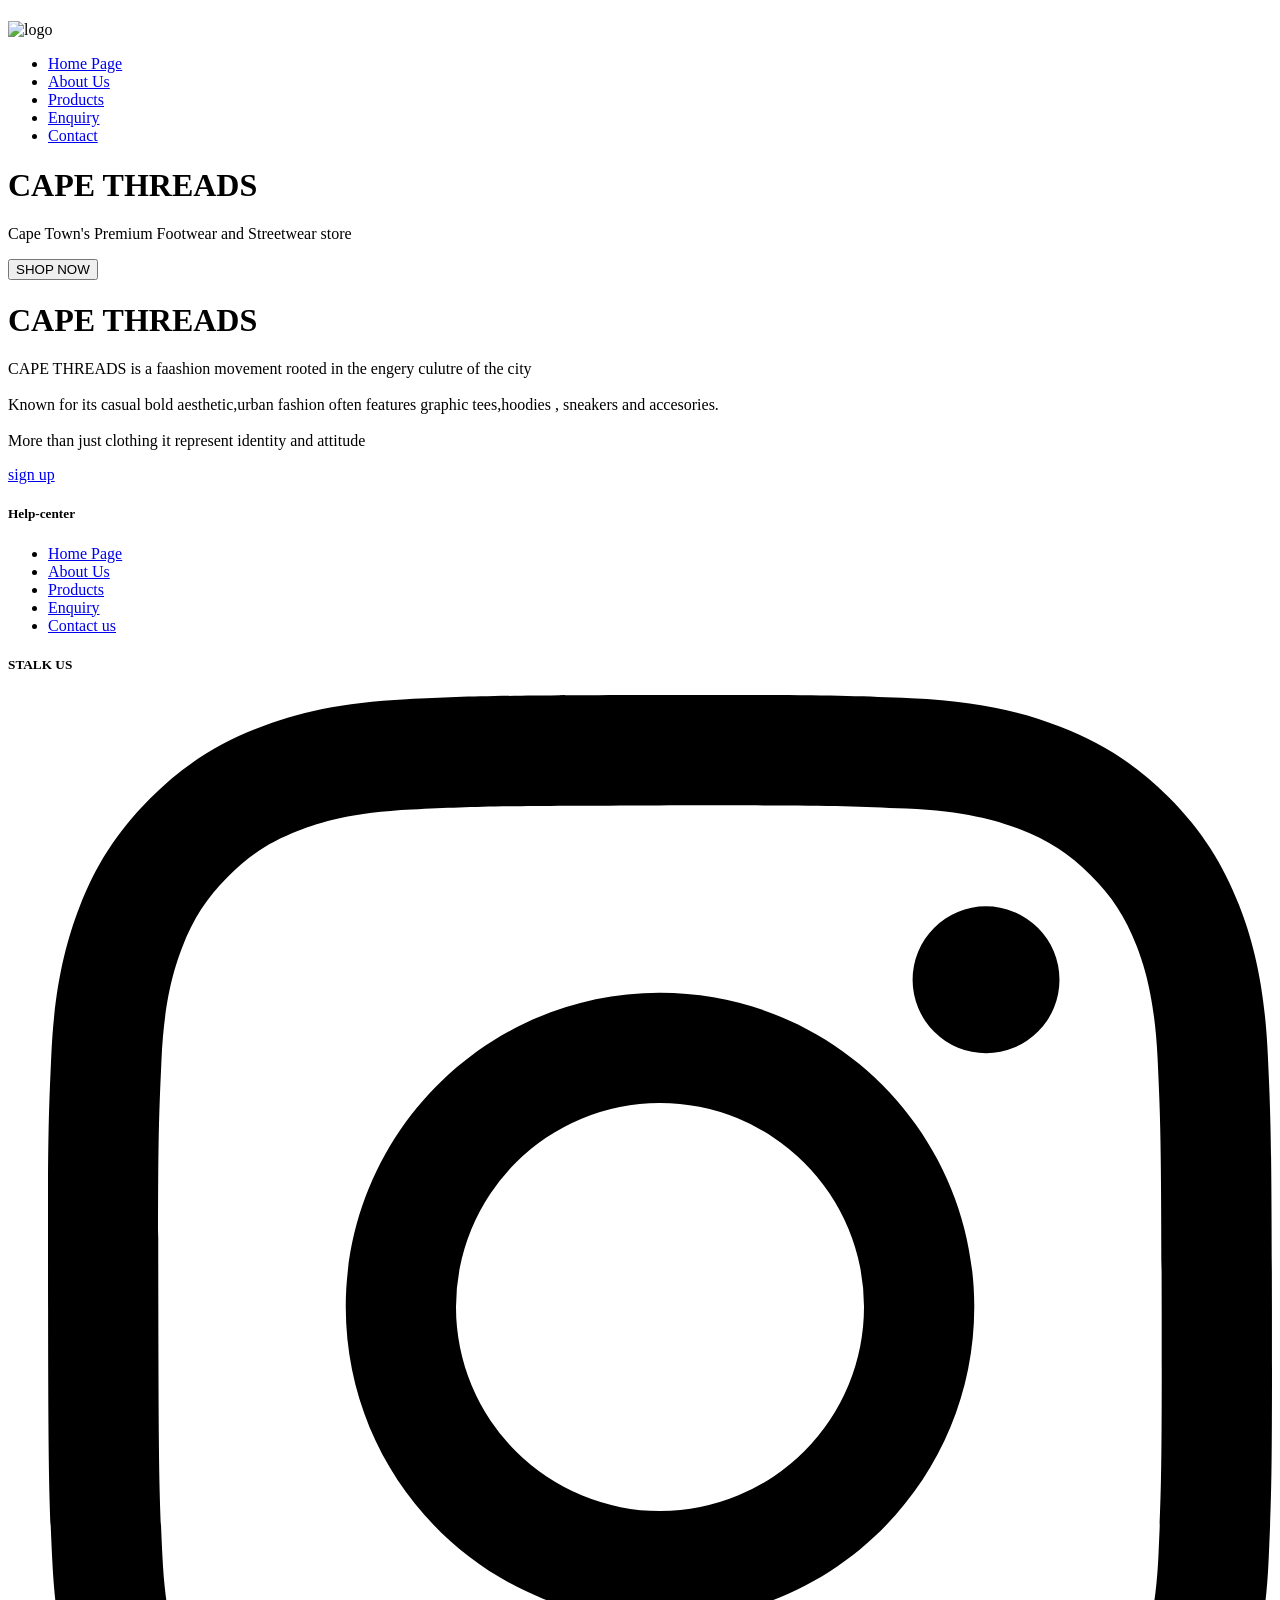
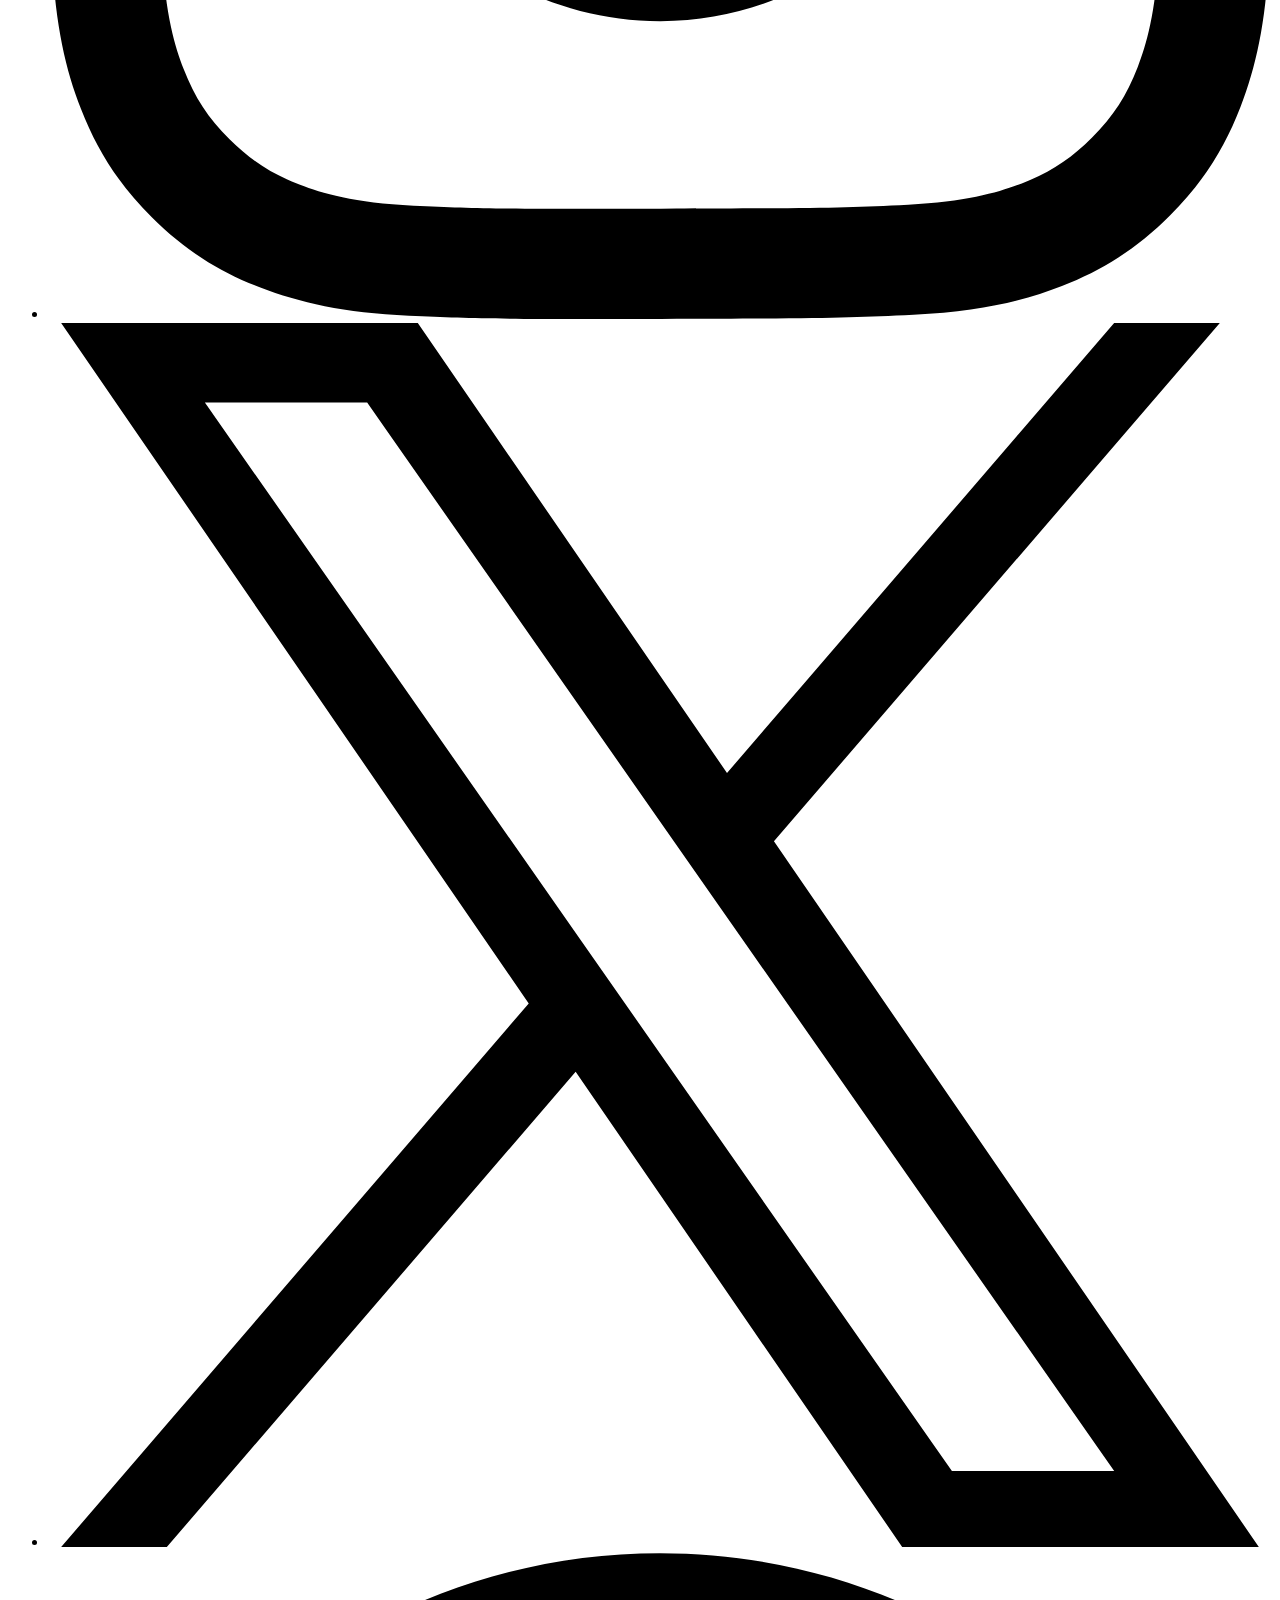
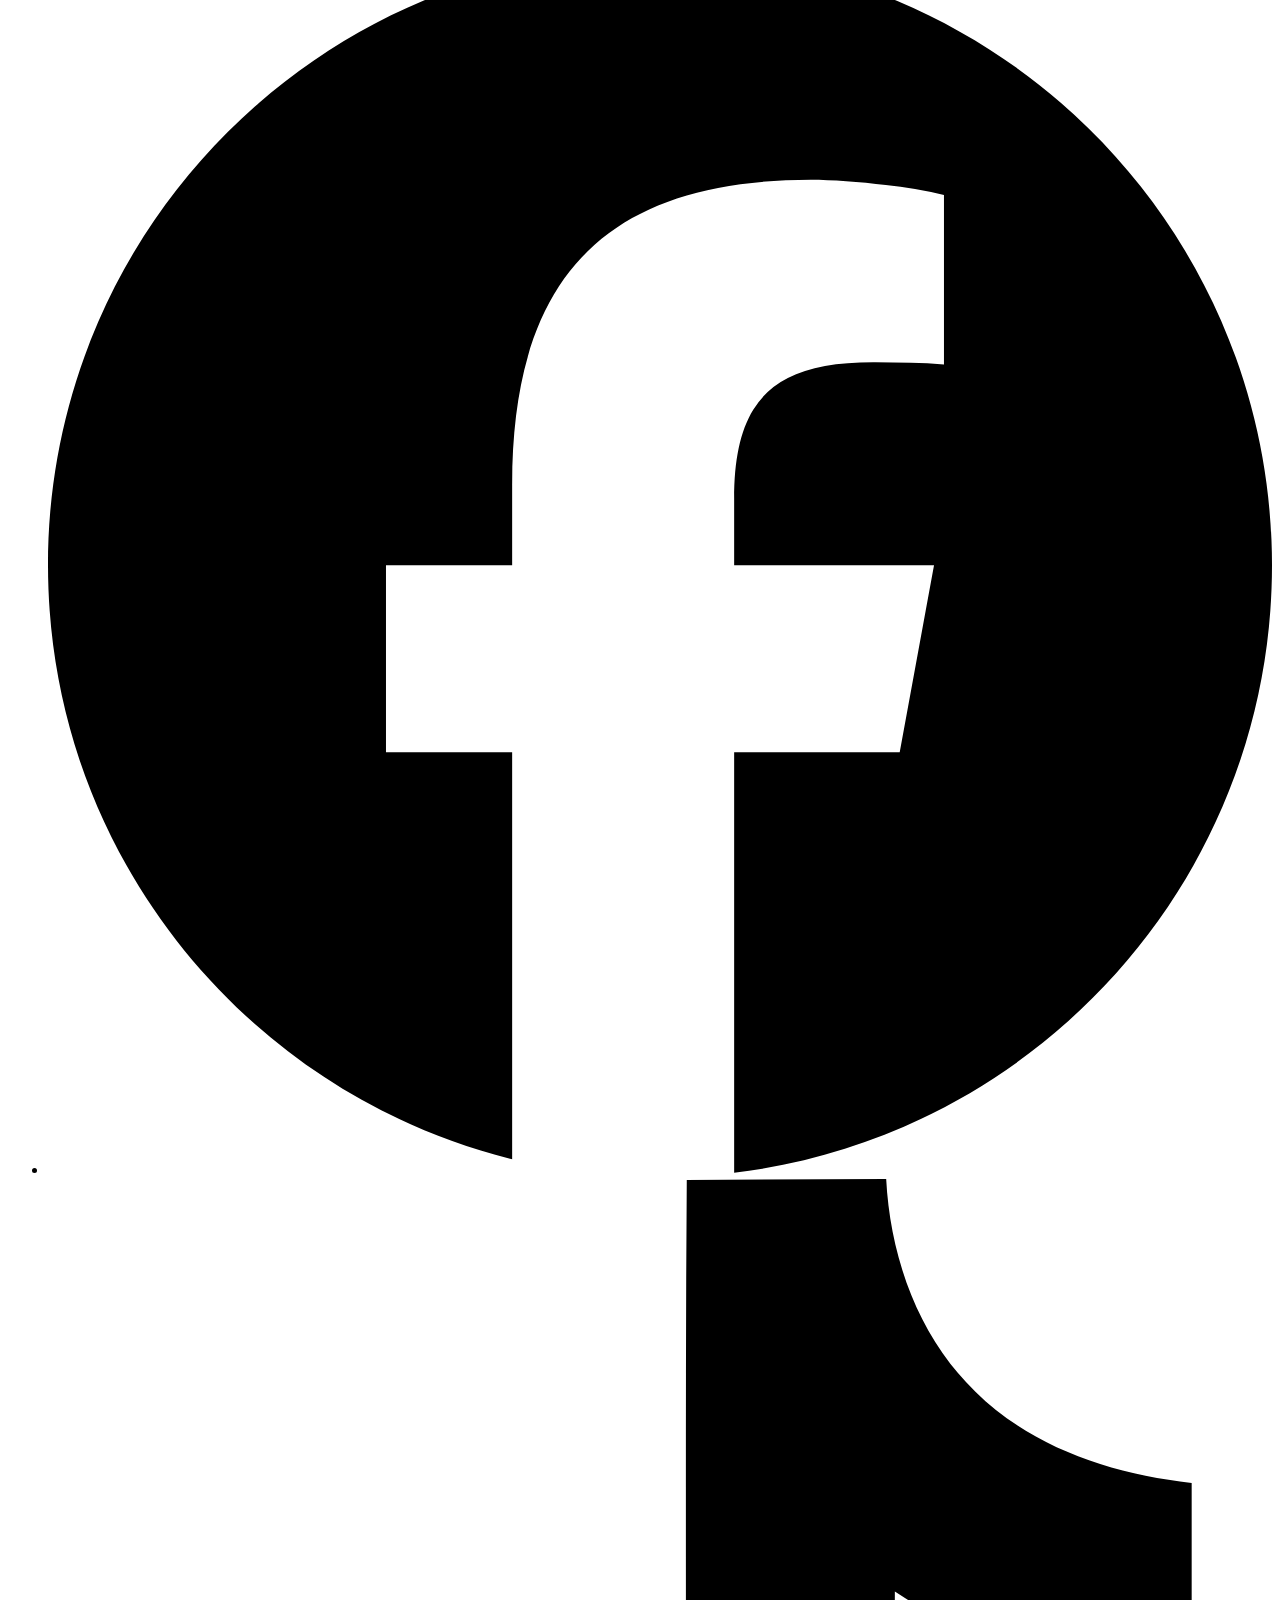
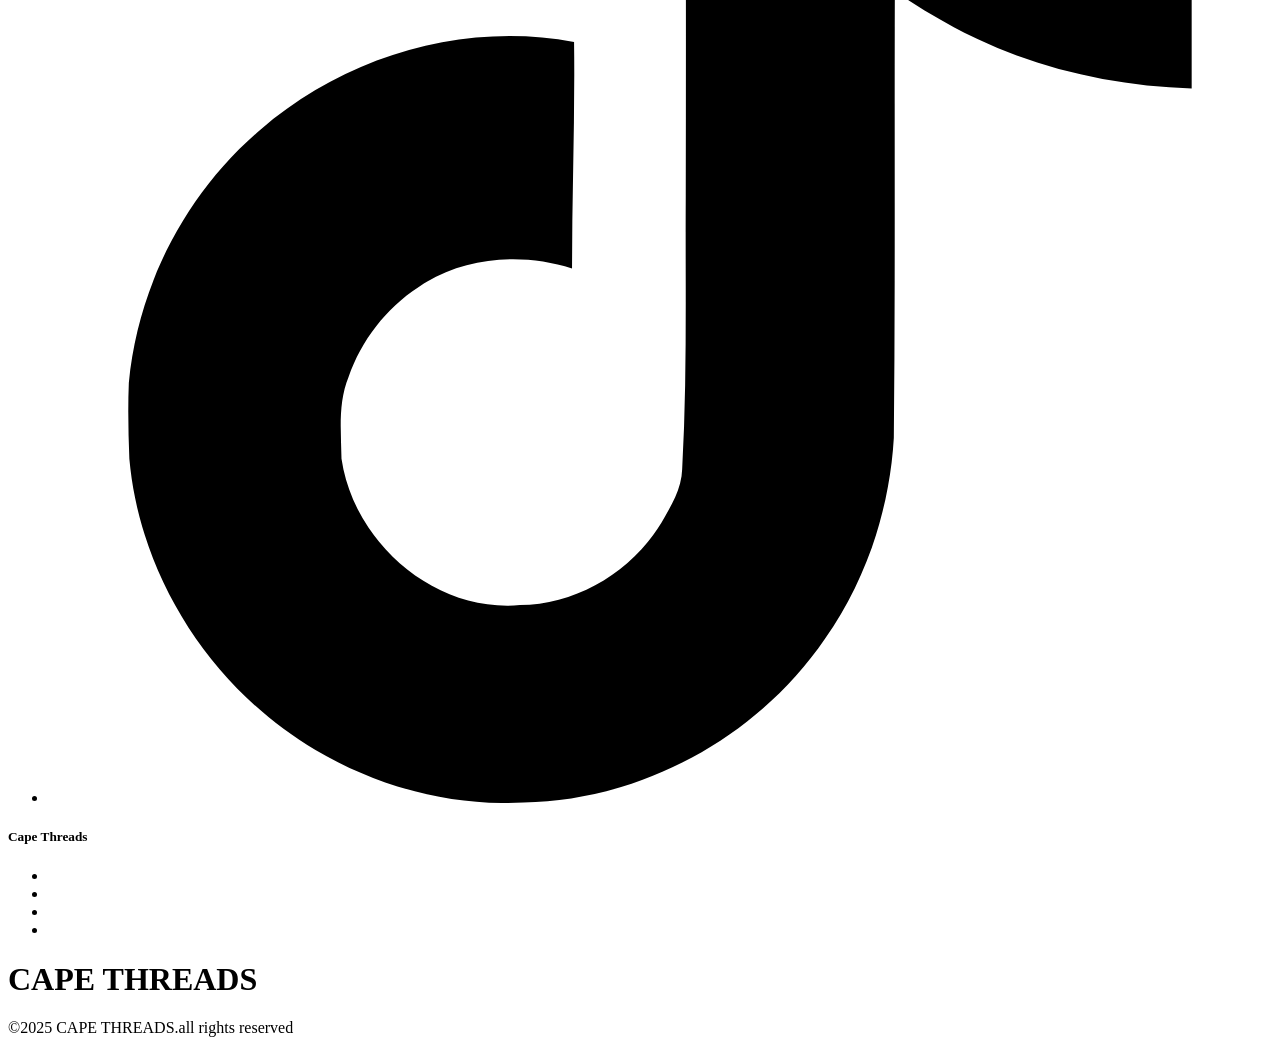
==== index.html @ 5021481e "<main>" ====
<!DOCTYPE html>
<html lang="en">
<head>
    <meta charset="UTF-8">
    <meta name="viewport" content="width=device-width, initial-scale=1.0">
    <title>Part 1</title>
    <link rel="stylesheet" href="style.css">
</head>
<body>
<!--Header-->
    <header>
        <h1></h1>
        <!--Nav-->
     <nav id="nav bar">
        <div id="logo">
            <img src="Images/logo.jpg" alt="logo">
        </div>
            <ul>
                <li><a href="index.html">Home Page</a></li>
                <li><a href="Aboutus.html">About Us</a></li>
                <li><a href="Products.html">Products</a></li>
                <li><a href="Enquiry.html">Enquiry</a></li>
                <li><a href="contactus.html">Contact</a></li>
            </ul>
        </nav>
    </header>
<!--Main-->
    <main>
        <!--hero image -->
        <div id="hero-image">
            <h1>CAPE THREADS</h1>
            <p>Cape Town's Premium Footwear and Streetwear store </p>
            <button>SHOP NOW </button>
        </div>
        <!--brief introduction-->
        <div id="brief-introduction">
            <h1>CAPE THREADS</h1>
            <p>CAPE THREADS is a faashion movement rooted in the engery culutre of the city <br>
            <br>Known for its casual bold aesthetic,urban fashion often features graphic tees,hoodies , sneakers and accesories.<br>
            <br>More than just clothing it represent identity and attitude</p>
        </div>
        <!--call to action-->
        <a href="/signup" class="cta-button">sign up </a>

        
    </main>
<!--Footer-->
     <footer>
        <!--Help Center-->
        <h5>Help-center</h5>
        <div id="Help-center">
            <ul>
                <li><a href="index.html">Home Page</a></li>
                <li><a href="Aboutus.html">About Us</a></li>
                <li><a href="Products.html">Products</a></li>
                <li><a href="Enquiry.html">Enquiry</a></li>
                <li><a href="contactus.html">Contact us</a></li>
            </ul>
        </div>

        <!--Social-container-->
        <h5>STALK US</h5>
        <div id="social-conatainer">
            <ul>
            <li><a href="#"><svg role="img" viewBox="0 0 24 24" xmlns="http://www.w3.org/2000/svg"><title>Instagram</title><path d="M7.0301.084c-1.2768.0602-2.1487.264-2.911.5634-.7888.3075-1.4575.72-2.1228 1.3877-.6652.6677-1.075 1.3368-1.3802 2.127-.2954.7638-.4956 1.6365-.552 2.914-.0564 1.2775-.0689 1.6882-.0626 4.947.0062 3.2586.0206 3.6671.0825 4.9473.061 1.2765.264 2.1482.5635 2.9107.308.7889.72 1.4573 1.388 2.1228.6679.6655 1.3365 1.0743 2.1285 1.38.7632.295 1.6361.4961 2.9134.552 1.2773.056 1.6884.069 4.9462.0627 3.2578-.0062 3.668-.0207 4.9478-.0814 1.28-.0607 2.147-.2652 2.9098-.5633.7889-.3086 1.4578-.72 2.1228-1.3881.665-.6682 1.0745-1.3378 1.3795-2.1284.2957-.7632.4966-1.636.552-2.9124.056-1.2809.0692-1.6898.063-4.948-.0063-3.2583-.021-3.6668-.0817-4.9465-.0607-1.2797-.264-2.1487-.5633-2.9117-.3084-.7889-.72-1.4568-1.3876-2.1228C21.2982 1.33 20.628.9208 19.8378.6165 19.074.321 18.2017.1197 16.9244.0645 15.6471.0093 15.236-.005 11.977.0014 8.718.0076 8.31.0215 7.0301.0839m.1402 21.6932c-1.17-.0509-1.8053-.2453-2.2287-.408-.5606-.216-.96-.4771-1.3819-.895-.422-.4178-.6811-.8186-.9-1.378-.1644-.4234-.3624-1.058-.4171-2.228-.0595-1.2645-.072-1.6442-.079-4.848-.007-3.2037.0053-3.583.0607-4.848.05-1.169.2456-1.805.408-2.2282.216-.5613.4762-.96.895-1.3816.4188-.4217.8184-.6814 1.3783-.9003.423-.1651 1.0575-.3614 2.227-.4171 1.2655-.06 1.6447-.072 4.848-.079 3.2033-.007 3.5835.005 4.8495.0608 1.169.0508 1.8053.2445 2.228.408.5608.216.96.4754 1.3816.895.4217.4194.6816.8176.9005 1.3787.1653.4217.3617 1.056.4169 2.2263.0602 1.2655.0739 1.645.0796 4.848.0058 3.203-.0055 3.5834-.061 4.848-.051 1.17-.245 1.8055-.408 2.2294-.216.5604-.4763.96-.8954 1.3814-.419.4215-.8181.6811-1.3783.9-.4224.1649-1.0577.3617-2.2262.4174-1.2656.0595-1.6448.072-4.8493.079-3.2045.007-3.5825-.006-4.848-.0608M16.953 5.5864A1.44 1.44 0 1 0 18.39 4.144a1.44 1.44 0 0 0-1.437 1.4424M5.8385 12.012c.0067 3.4032 2.7706 6.1557 6.173 6.1493 3.4026-.0065 6.157-2.7701 6.1506-6.1733-.0065-3.4032-2.771-6.1565-6.174-6.1498-3.403.0067-6.156 2.771-6.1496 6.1738M8 12.0077a4 4 0 1 1 4.008 3.9921A3.9996 3.9996 0 0 1 8 12.0077"/></svg></a></li>
            <li><a href="#"><svg role="img" viewBox="0 0 24 24" xmlns="http://www.w3.org/2000/svg"><title>X</title><path d="M14.234 10.162 22.977 0h-2.072l-7.591 8.824L7.251 0H.258l9.168 13.343L.258 24H2.33l8.016-9.318L16.749 24h6.993zm-2.837 3.299-.929-1.329L3.076 1.56h3.182l5.965 8.532.929 1.329 7.754 11.09h-3.182z"/></svg></a></li>
            <li><a href="#"><svg role="img" viewBox="0 0 24 24" xmlns="http://www.w3.org/2000/svg"><title>Facebook</title><path d="M9.101 23.691v-7.98H6.627v-3.667h2.474v-1.58c0-4.085 1.848-5.978 5.858-5.978.401 0 .955.042 1.468.103a8.68 8.68 0 0 1 1.141.195v3.325a8.623 8.623 0 0 0-.653-.036 26.805 26.805 0 0 0-.733-.009c-.707 0-1.259.096-1.675.309a1.686 1.686 0 0 0-.679.622c-.258.42-.374.995-.374 1.752v1.297h3.919l-.386 2.103-.287 1.564h-3.246v8.245C19.396 23.238 24 18.179 24 12.044c0-6.627-5.373-12-12-12s-12 5.373-12 12c0 5.628 3.874 10.35 9.101 11.647Z"/></svg></a></li>
            <li><a href="#"><svg role="img" viewBox="0 0 24 24" xmlns="http://www.w3.org/2000/svg"><title>TikTok</title><path d="M12.525.02c1.31-.02 2.61-.01 3.91-.02.08 1.53.63 3.09 1.75 4.17 1.12 1.11 2.7 1.62 4.24 1.79v4.03c-1.44-.05-2.89-.35-4.2-.97-.57-.26-1.1-.59-1.62-.93-.01 2.92.01 5.84-.02 8.75-.08 1.4-.54 2.79-1.35 3.94-1.31 1.92-3.58 3.17-5.91 3.21-1.43.08-2.86-.31-4.08-1.03-2.02-1.19-3.44-3.37-3.65-5.71-.02-.5-.03-1-.01-1.49.18-1.9 1.12-3.72 2.58-4.96 1.66-1.44 3.98-2.13 6.15-1.72.02 1.48-.04 2.96-.04 4.44-.99-.32-2.15-.23-3.02.37-.63.41-1.11 1.04-1.36 1.75-.21.51-.15 1.07-.14 1.61.24 1.64 1.82 3.02 3.5 2.87 1.12-.01 2.19-.66 2.77-1.61.19-.33.4-.67.41-1.06.1-1.79.06-3.57.07-5.36.01-4.03-.01-8.05.02-12.07z"/></svg></a></li>
            </ul>
        </div>

        <!--CAPE THREADS-->
        <h5>Cape Threads</h5>
        <div id="social-conatainer">
            <ul>
            <li><a href=""></a></li>
            <li><a href="#"></a></li>
            <li><a href="#"></a></li>
            <li><a href="#"></a></li>
            </ul>
        </div>
        
        <h1>CAPE THREADS</h1>
        <p>&copy;2025 CAPE THREADS.all rights reserved</p>
        
     </footer>
</body>
</html>
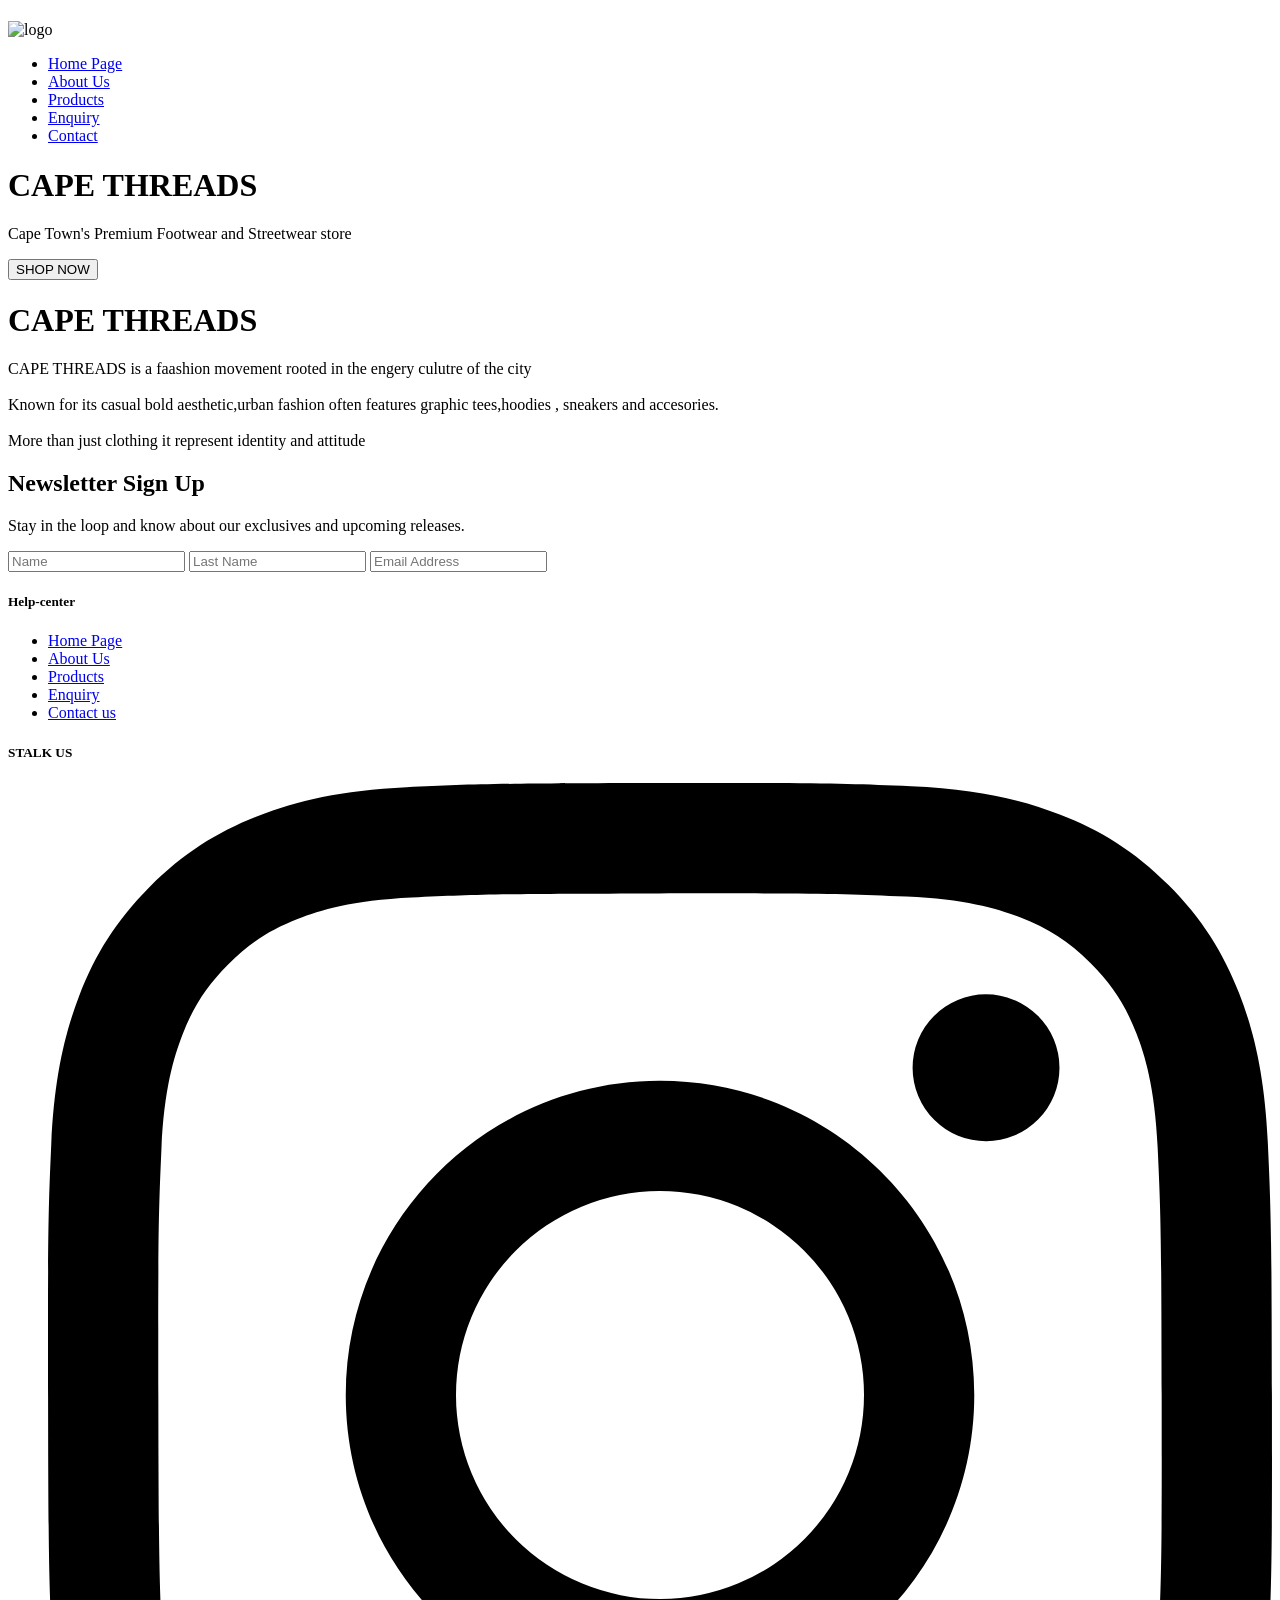
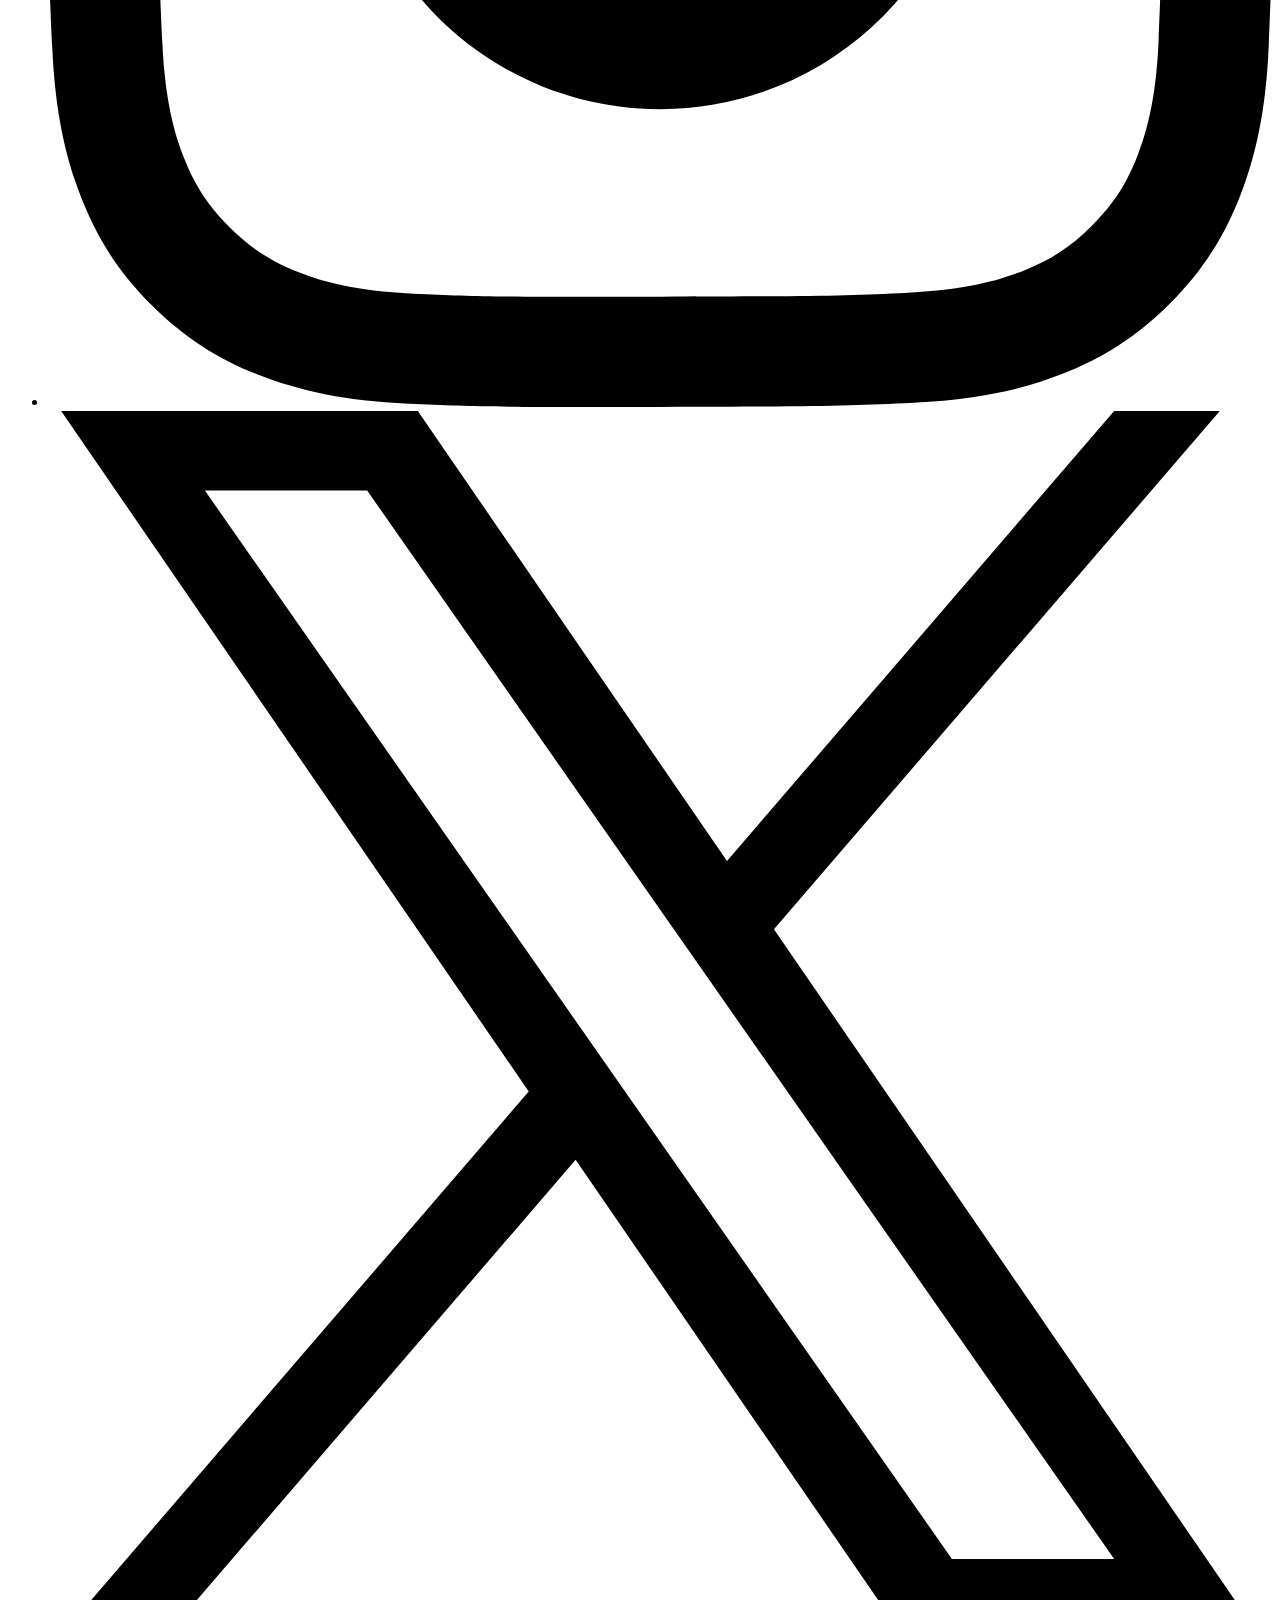
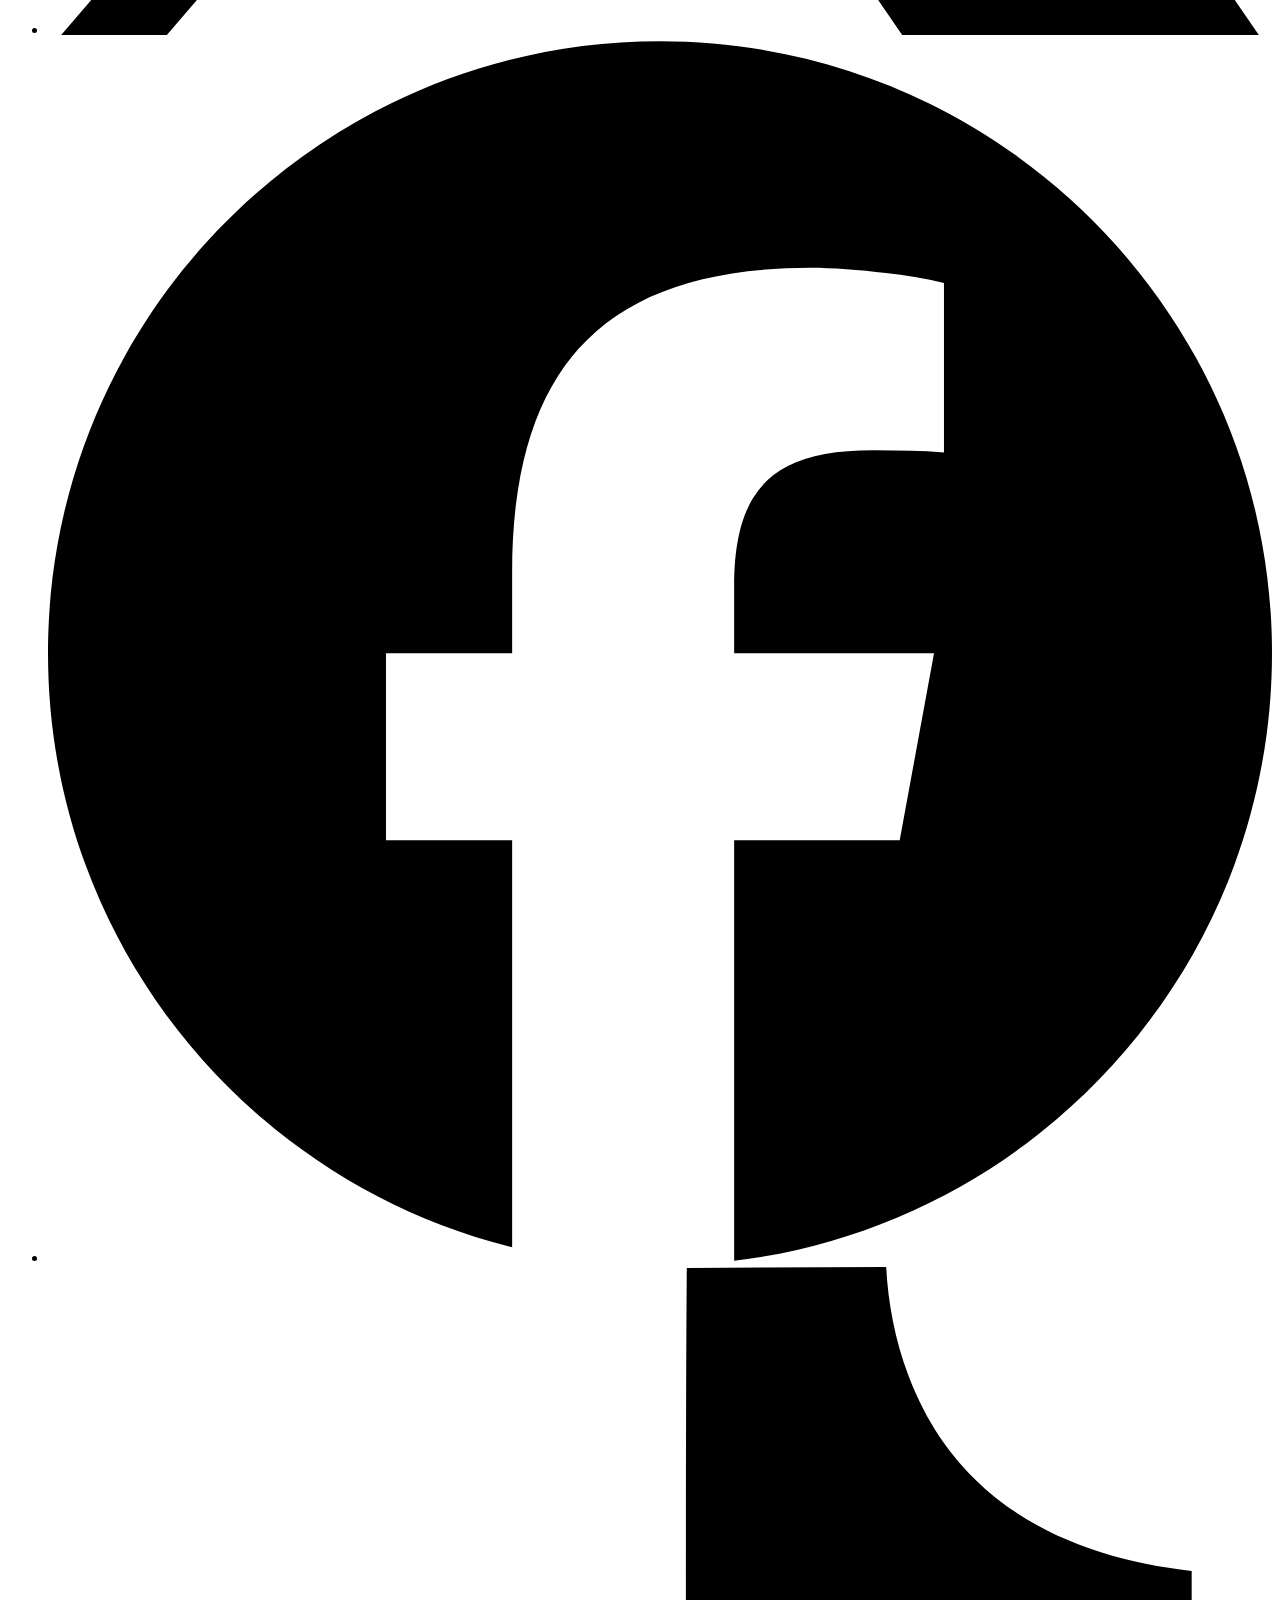
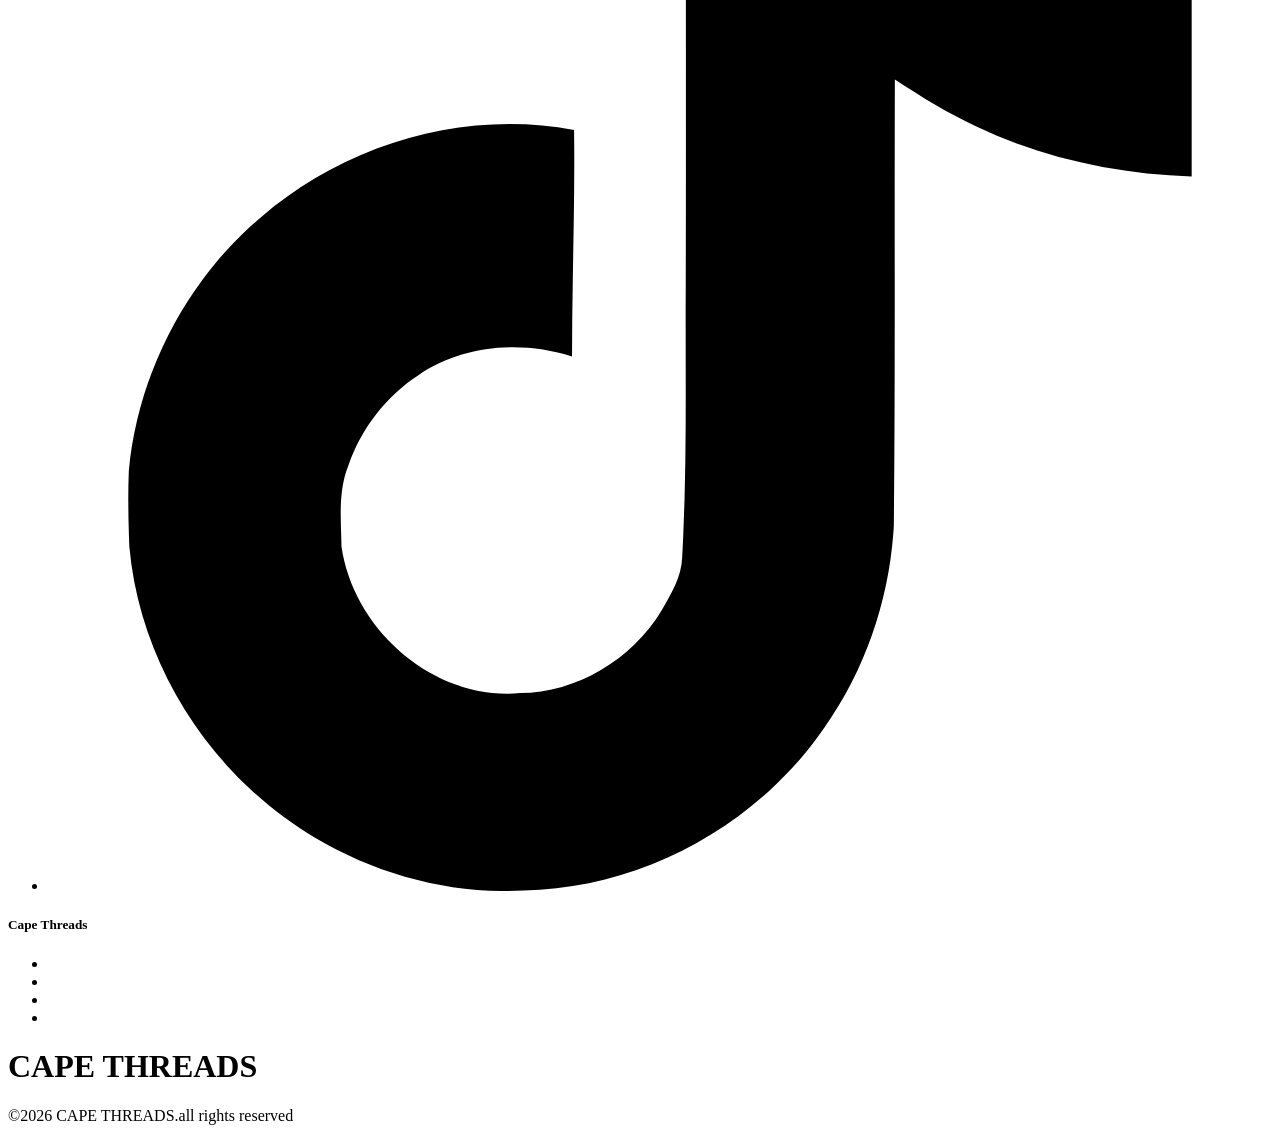
==== commit c944ca17: "add Home page" ====
--- a/index.html
+++ b/index.html
@@ -3,7 +3,7 @@
 <head>
     <meta charset="UTF-8">
     <meta name="viewport" content="width=device-width, initial-scale=1.0">
-    <title>Part 1</title>
+    <title>Home Page</title>
     <link rel="stylesheet" href="style.css">
 </head>
 <body>
@@ -39,13 +39,25 @@
             <br>Known for its casual bold aesthetic,urban fashion often features graphic tees,hoodies , sneakers and accesories.<br>
             <br>More than just clothing it represent identity and attitude</p>
         </div>
-        <!--call to action-->
-        <a href="/signup" class="cta-button">sign up </a>
+        
 
         
     </main>
 <!--Footer-->
      <footer>
+        <!--call to action-->
+        <form id="action_page.php">
+            <div class="container">
+                <h2>Newsletter Sign Up</h2>
+                <p>Stay in the loop and know about our exclusives and upcoming releases.</p>
+            </div>
+            <div id="conatainer" >
+                <input type="text" placeholder="Name" name="name" required>
+                <input type="text" placeholder="Last Name" name="last name" required>
+                <input type="text" placeholder="Email Address" name="mail" required>
+            </div>
+        </form>
+        
         <!--Help Center-->
         <h5>Help-center</h5>
         <div id="Help-center">
@@ -81,7 +93,7 @@
         </div>
         
         <h1>CAPE THREADS</h1>
-        <p>&copy;2025 CAPE THREADS.all rights reserved</p>
+        <p>&copy;2026 CAPE THREADS.all rights reserved</p>
         
      </footer>
 </body>
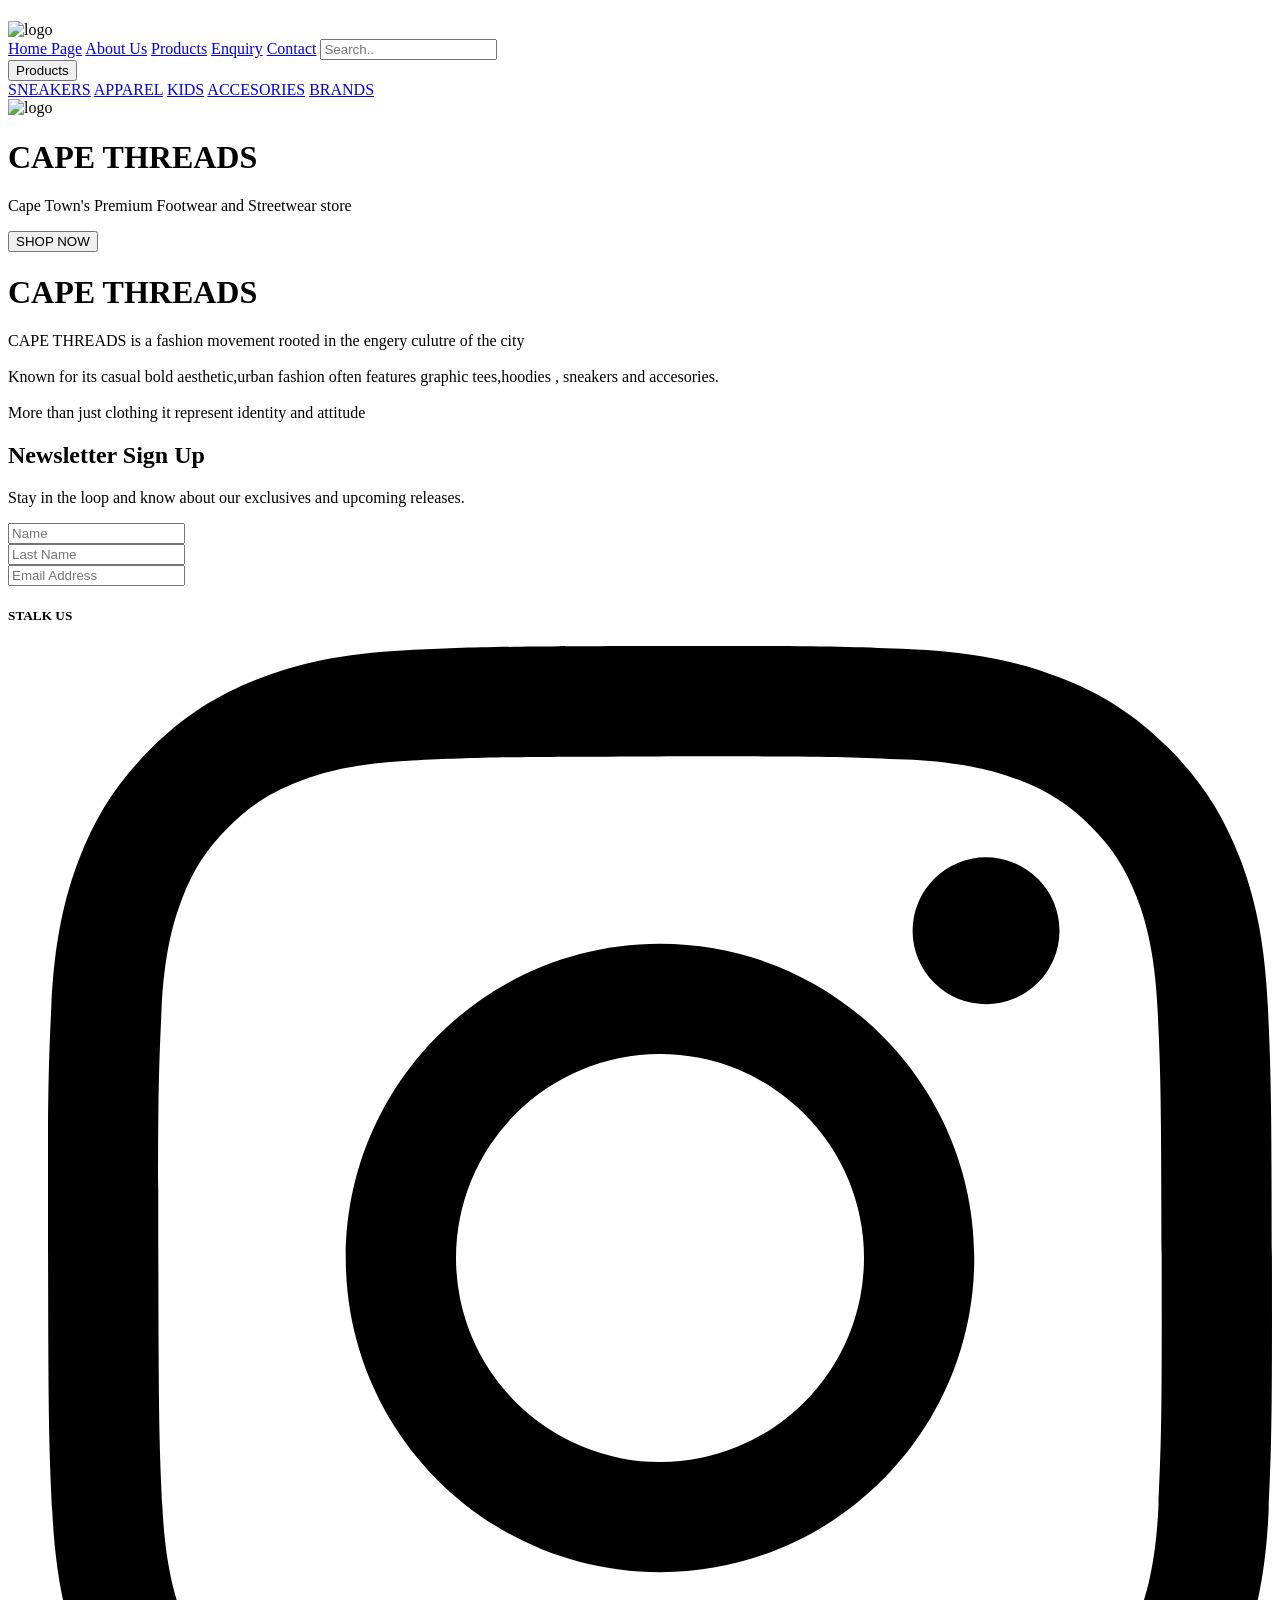
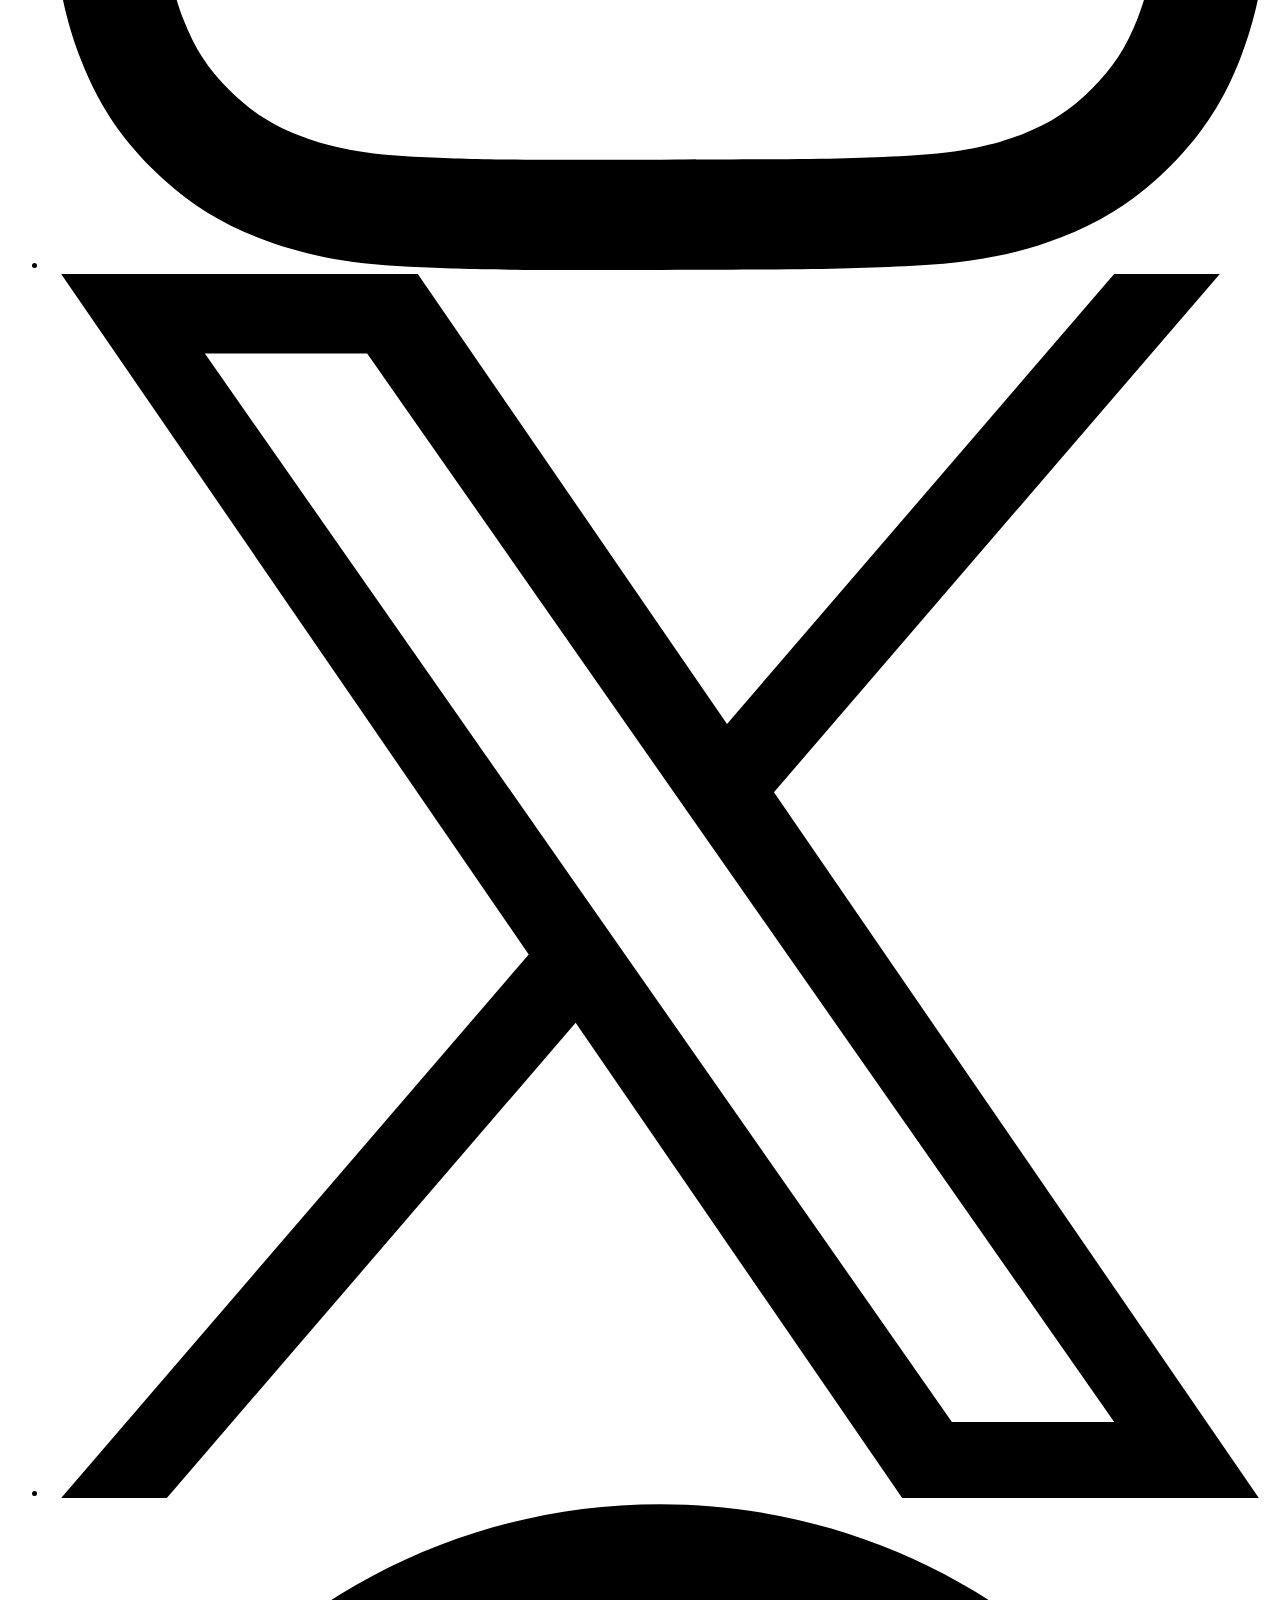
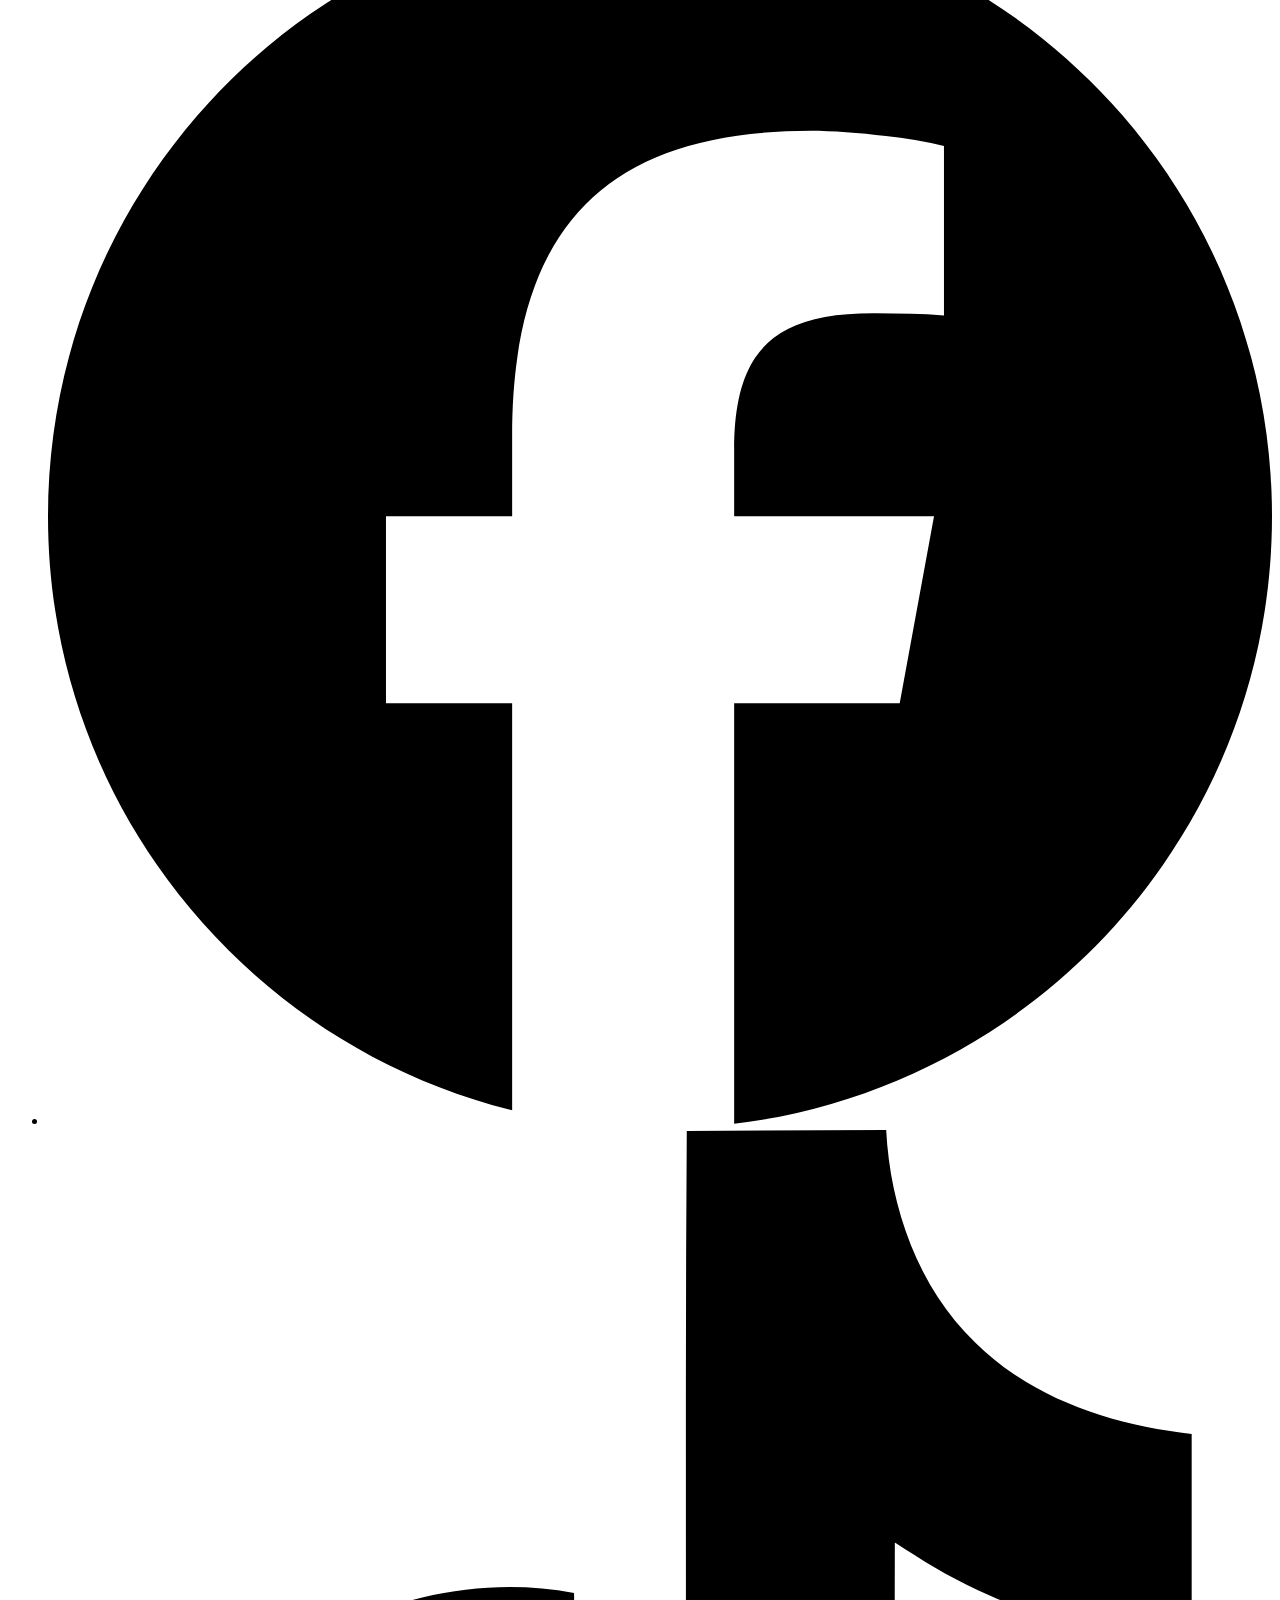
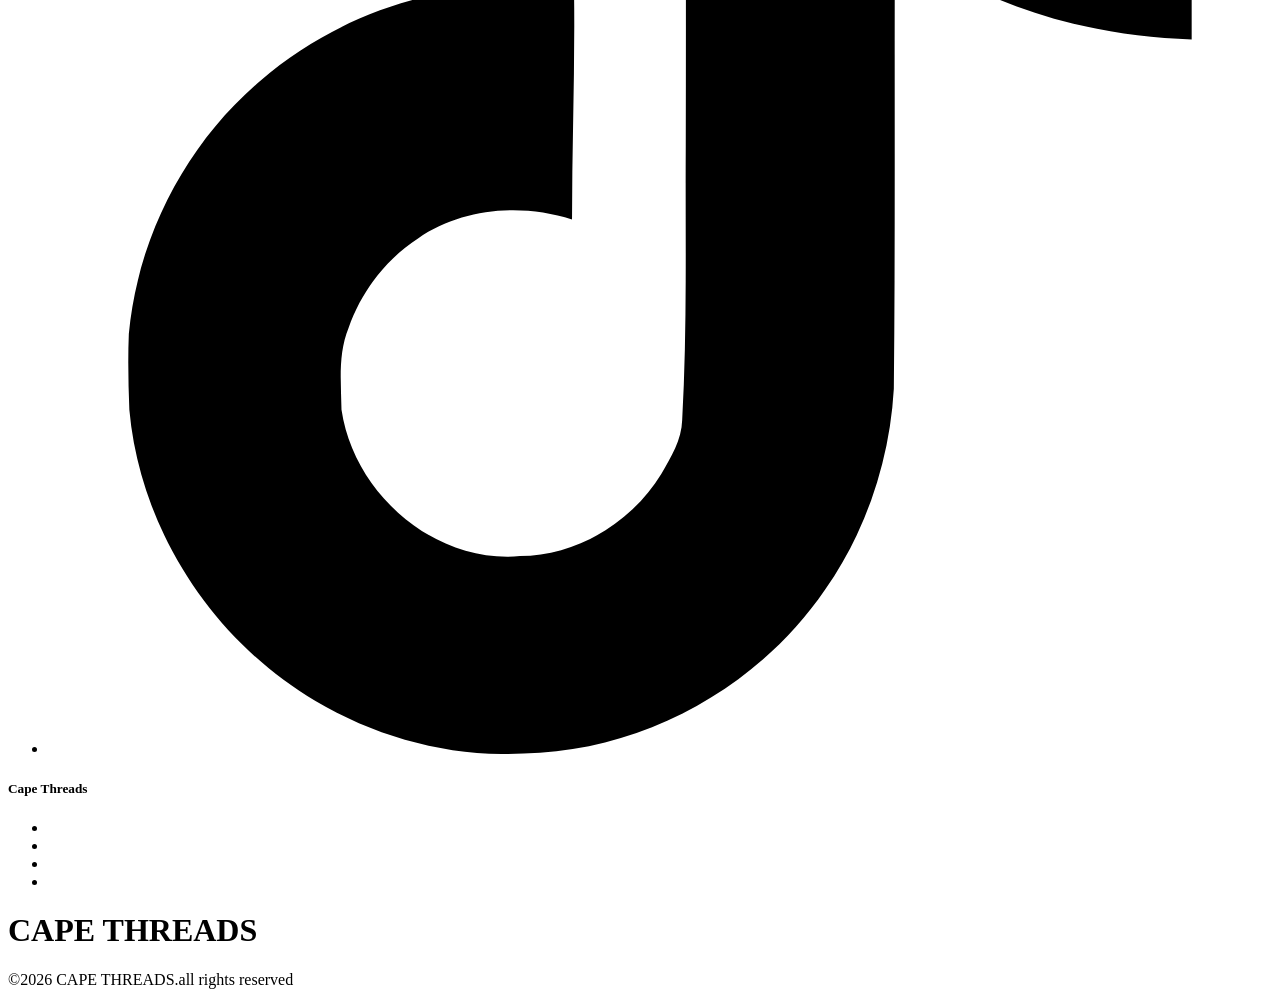
==== commit f7411920: "add <main>" ====
--- a/index.html
+++ b/index.html
@@ -10,24 +10,36 @@
 <!--Header-->
     <header>
         <h1></h1>
-        <!--Nav-->
-     <nav id="nav bar">
-        <div id="logo">
+        <!--NavBar-->
+     <div id="navbar">
+        <div id="header-logo">
             <img src="Images/logo.jpg" alt="logo">
         </div>
-            <ul>
-                <li><a href="index.html">Home Page</a></li>
-                <li><a href="Aboutus.html">About Us</a></li>
-                <li><a href="Products.html">Products</a></li>
-                <li><a href="Enquiry.html">Enquiry</a></li>
-                <li><a href="contactus.html">Contact</a></li>
-            </ul>
-        </nav>
+             <a href="index.html">Home Page</a>
+             <a href="Aboutus.html">About Us</a>
+             <a href="Products.html">Products</a>
+             <a href="Enquiry.html">Enquiry</a>
+             <a href="contactus.html">Contact</a> 
+             <input type="text" placeholder="Search..">   
+        <div id="dropdown">
+            <button id="dropbtn">Products
+                <i id="fa fa-caret-down"></i>
+            </button>
+            <div id="dropdrown-content">
+                <a href="Products.html">SNEAKERS</a>
+                <a href="Products.html">APPAREL</a>
+                <a href="Products.html">KIDS</a>
+                <a href="Products.html">ACCESORIES</a>
+                <a href="Products.html">BRANDS</a>
+            </div>
+        </div>    
+     </div>
     </header>
 <!--Main-->
     <main>
         <!--hero image -->
         <div id="hero-image">
+             <img src="Images/logo.jpg" alt="logo">
             <h1>CAPE THREADS</h1>
             <p>Cape Town's Premium Footwear and Streetwear store </p>
             <button>SHOP NOW </button>
@@ -35,10 +47,11 @@
         <!--brief introduction-->
         <div id="brief-introduction">
             <h1>CAPE THREADS</h1>
-            <p>CAPE THREADS is a faashion movement rooted in the engery culutre of the city <br>
+            <p>CAPE THREADS is a fashion movement rooted in the engery culutre of the city <br>
             <br>Known for its casual bold aesthetic,urban fashion often features graphic tees,hoodies , sneakers and accesories.<br>
             <br>More than just clothing it represent identity and attitude</p>
         </div>
+        
         
 
         
@@ -52,24 +65,11 @@
                 <p>Stay in the loop and know about our exclusives and upcoming releases.</p>
             </div>
             <div id="conatainer" >
-                <input type="text" placeholder="Name" name="name" required>
-                <input type="text" placeholder="Last Name" name="last name" required>
+                <input type="text" placeholder="Name" name="name" required><br>
+                <input type="text" placeholder="Last Name" name="last name" required><br>
                 <input type="text" placeholder="Email Address" name="mail" required>
             </div>
         </form>
-        
-        <!--Help Center-->
-        <h5>Help-center</h5>
-        <div id="Help-center">
-            <ul>
-                <li><a href="index.html">Home Page</a></li>
-                <li><a href="Aboutus.html">About Us</a></li>
-                <li><a href="Products.html">Products</a></li>
-                <li><a href="Enquiry.html">Enquiry</a></li>
-                <li><a href="contactus.html">Contact us</a></li>
-            </ul>
-        </div>
-
         <!--Social-container-->
         <h5>STALK US</h5>
         <div id="social-conatainer">
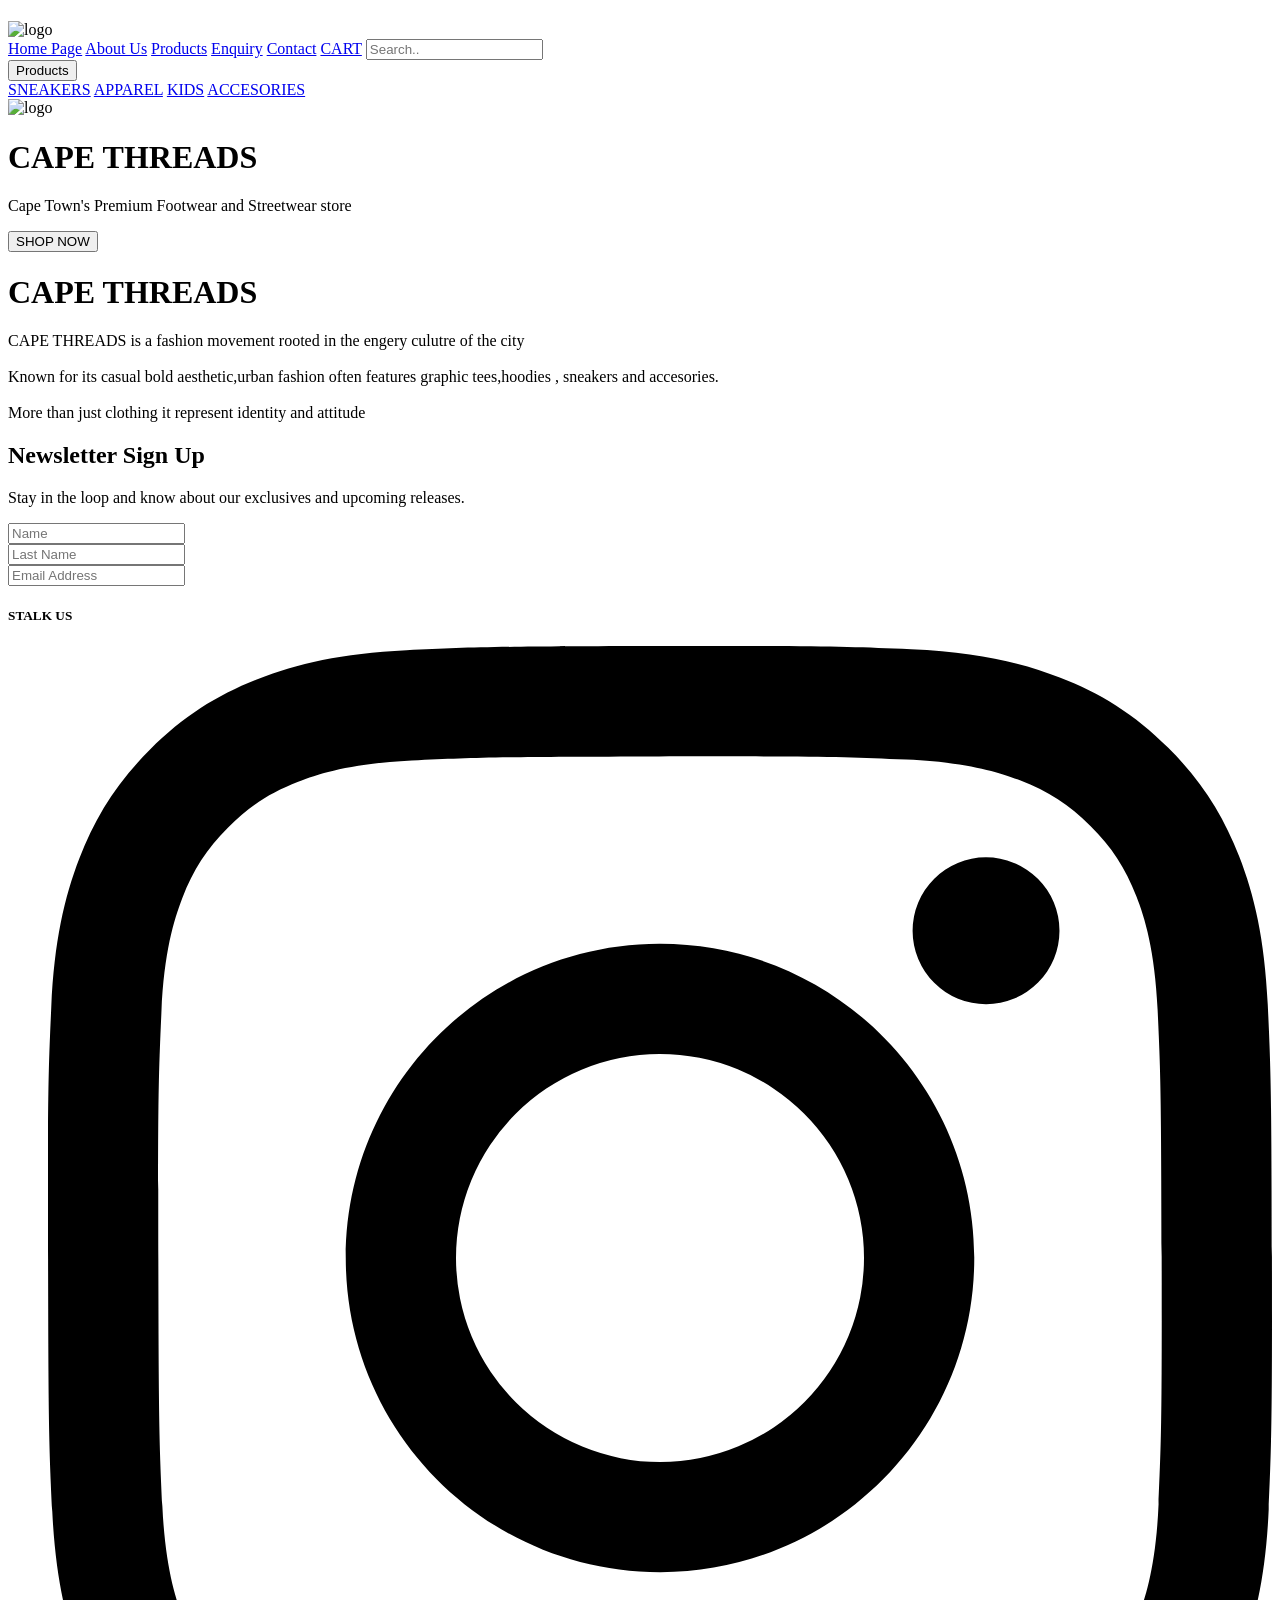
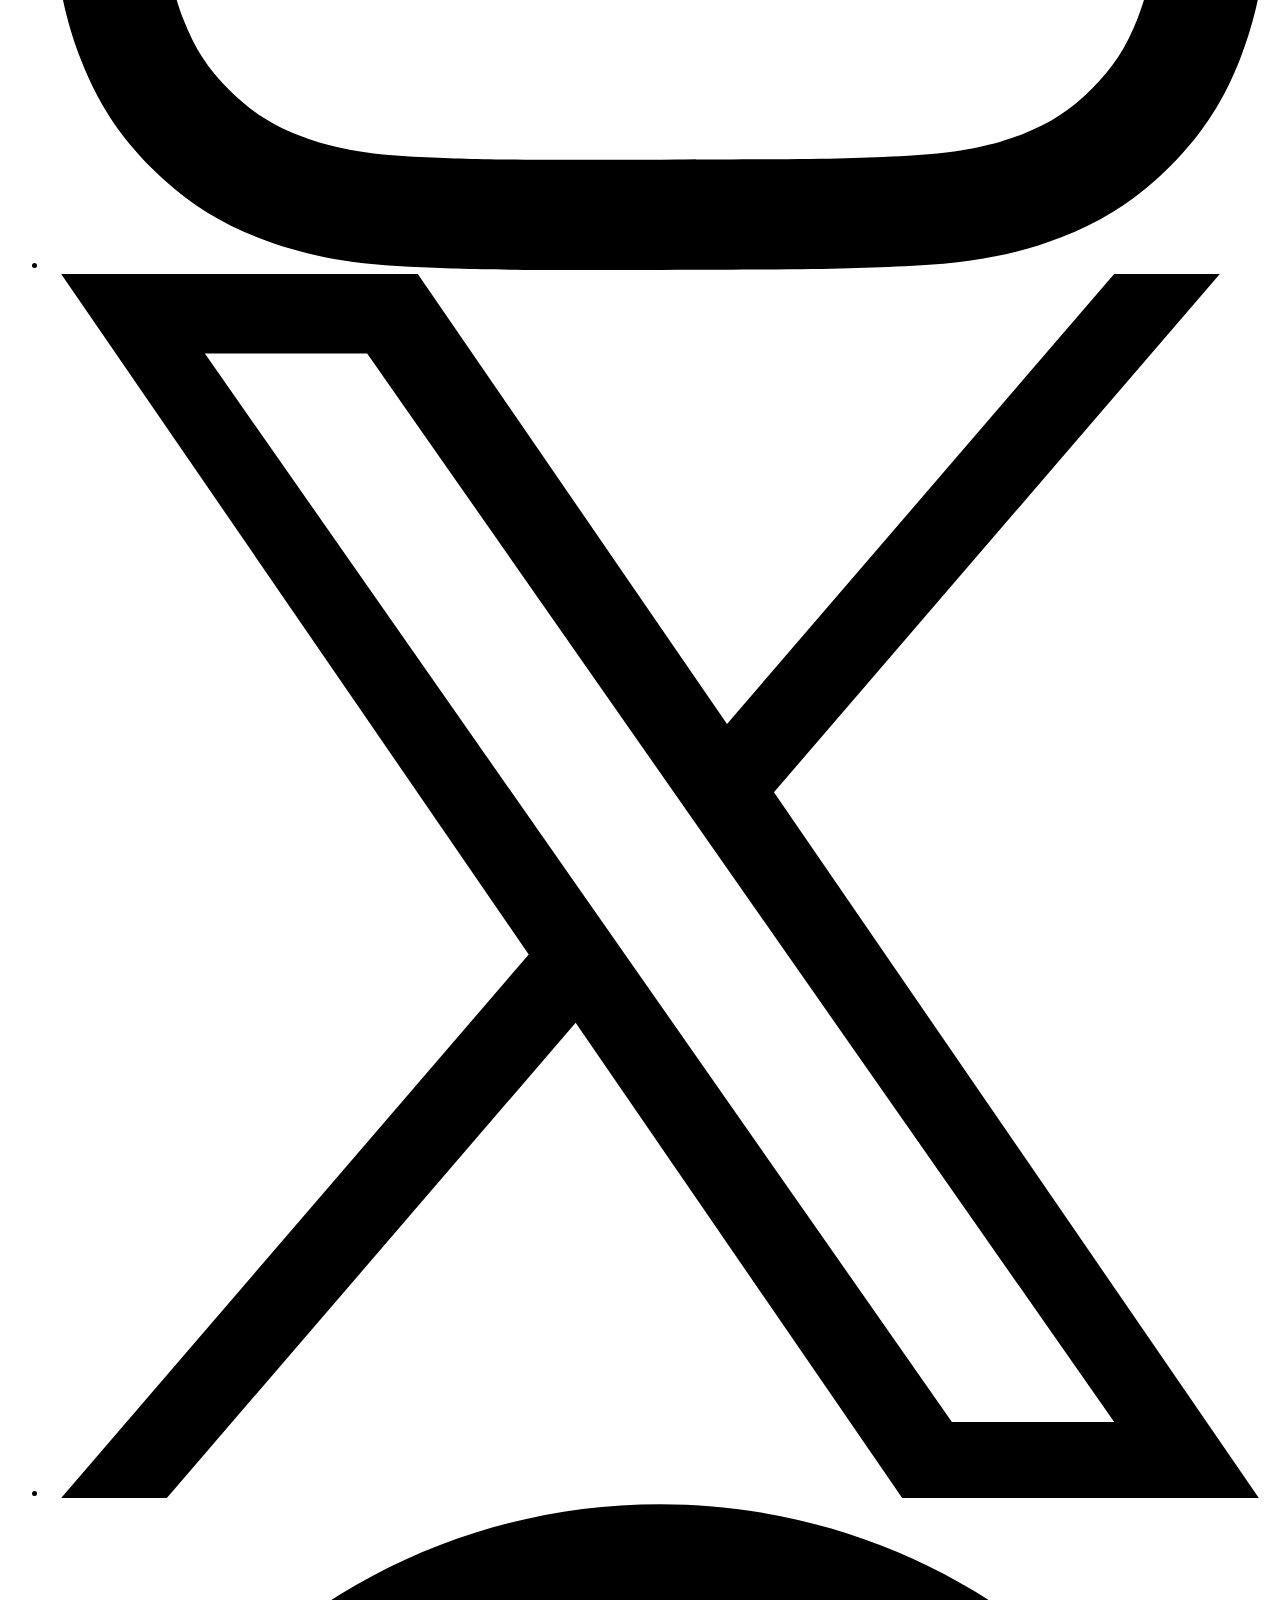
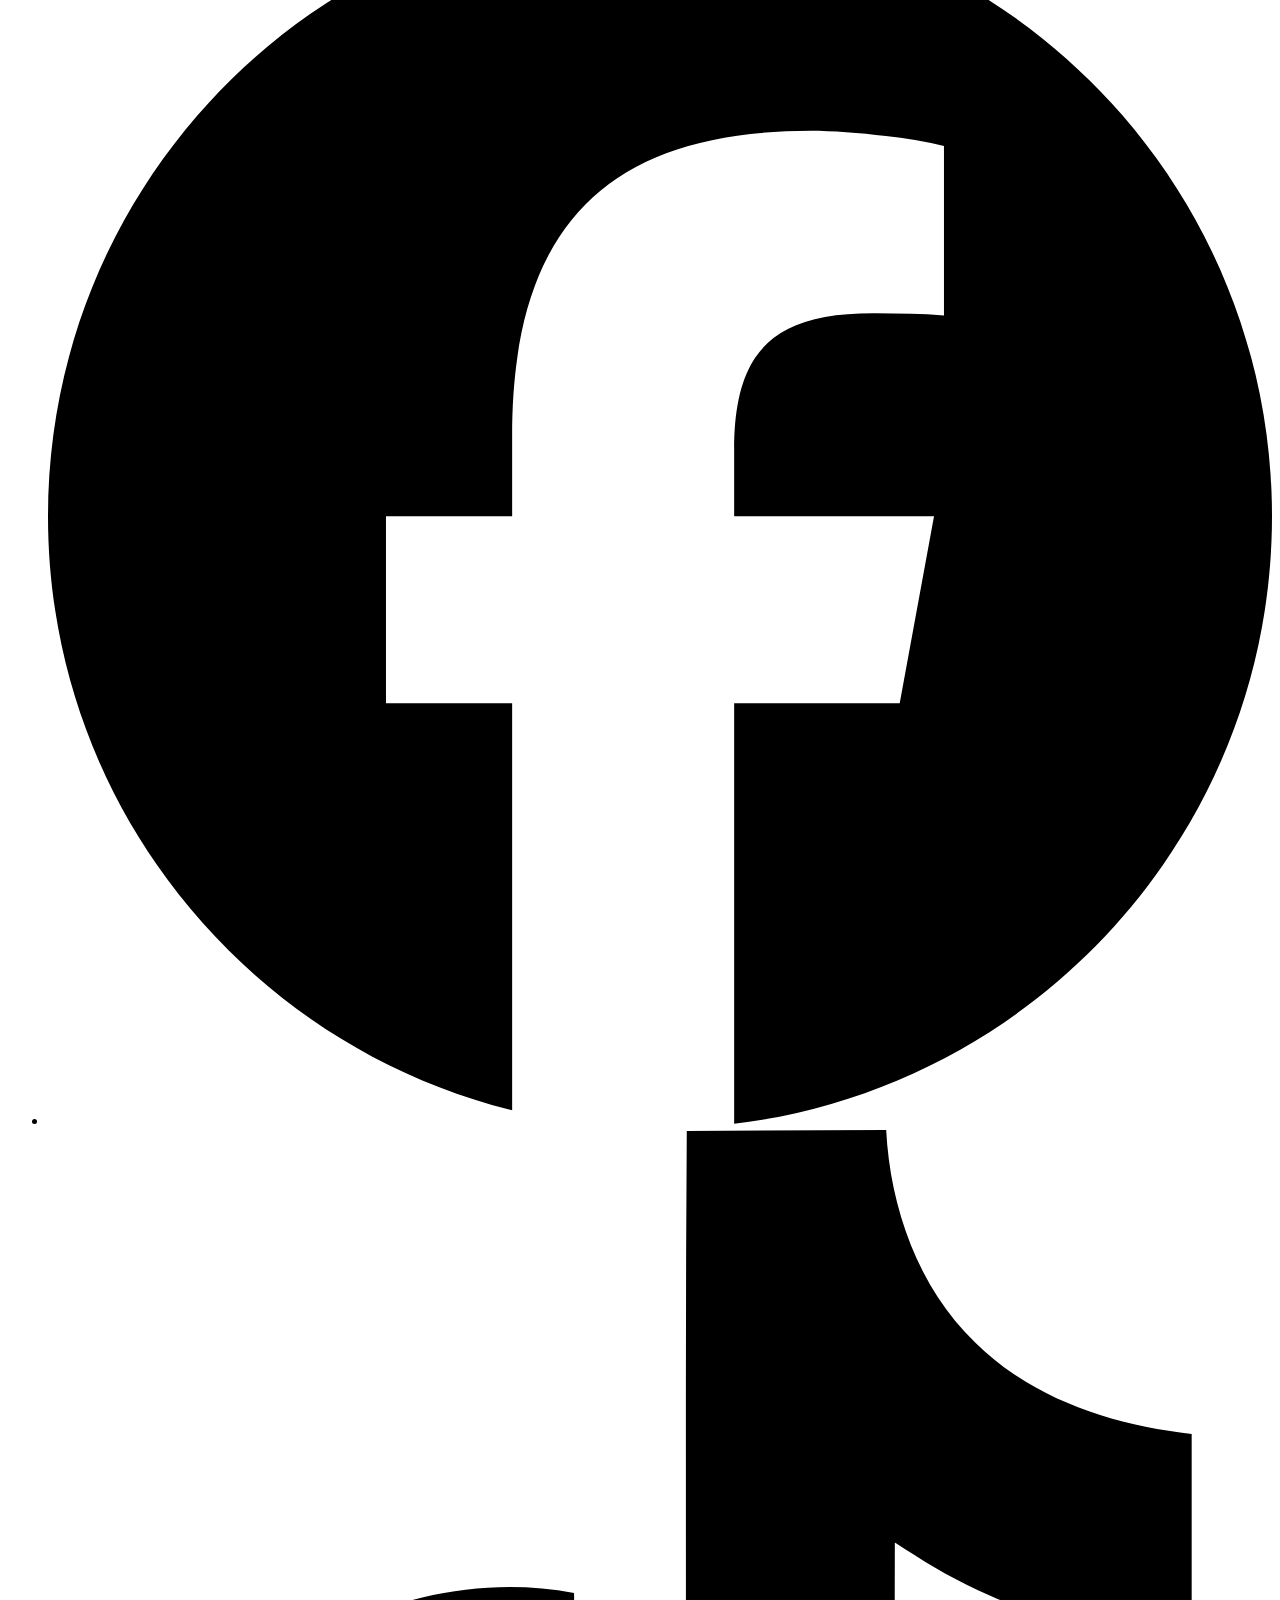
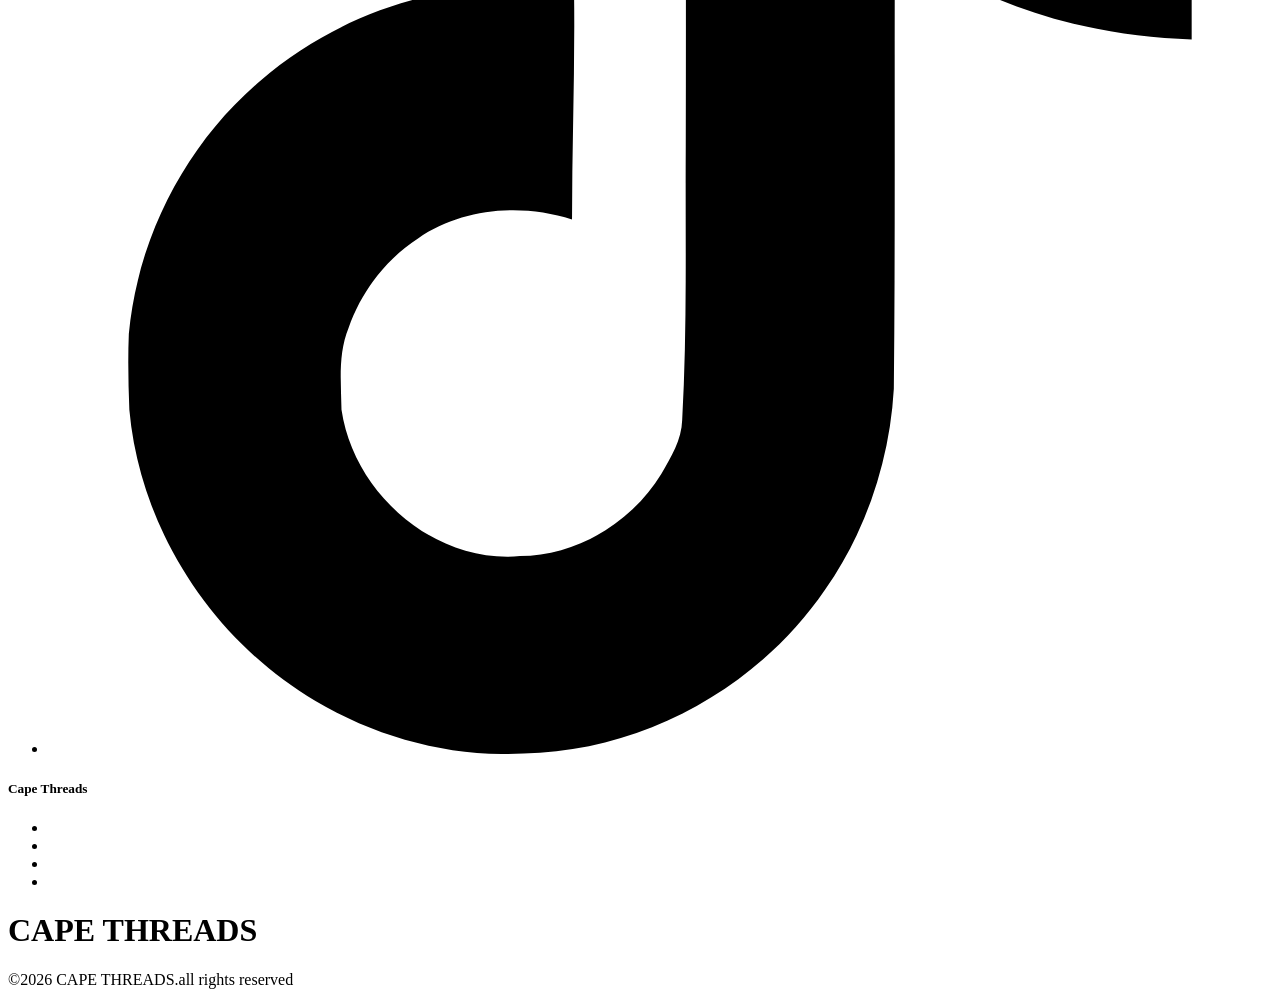
==== commit d7502a9e: "add <main>" ====
--- a/index.html
+++ b/index.html
@@ -20,7 +20,9 @@
              <a href="Products.html">Products</a>
              <a href="Enquiry.html">Enquiry</a>
              <a href="contactus.html">Contact</a> 
-             <input type="text" placeholder="Search..">   
+             <a href="checkout.html">CART</a>
+             <input type="text" placeholder="Search..">
+             <!--Dropdown button-->   
         <div id="dropdown">
             <button id="dropbtn">Products
                 <i id="fa fa-caret-down"></i>
@@ -30,7 +32,6 @@
                 <a href="Products.html">APPAREL</a>
                 <a href="Products.html">KIDS</a>
                 <a href="Products.html">ACCESORIES</a>
-                <a href="Products.html">BRANDS</a>
             </div>
         </div>    
      </div>
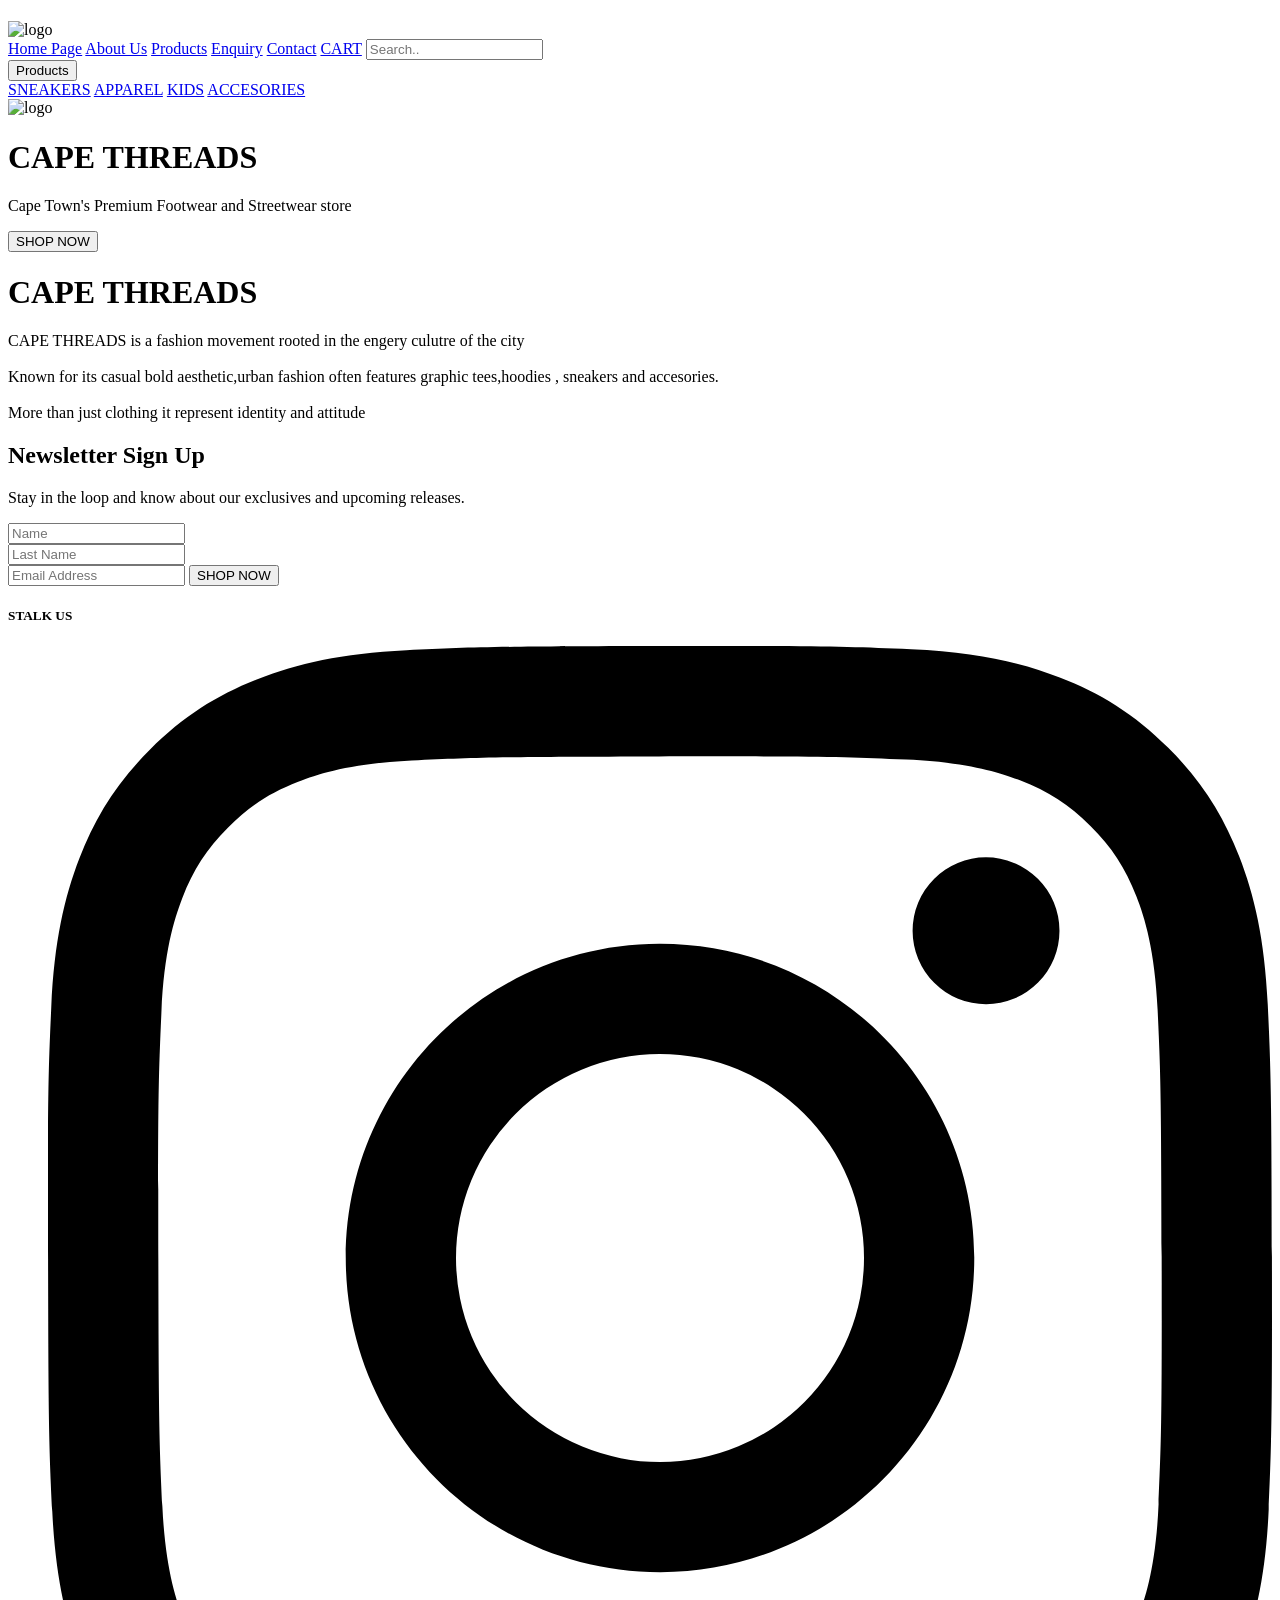
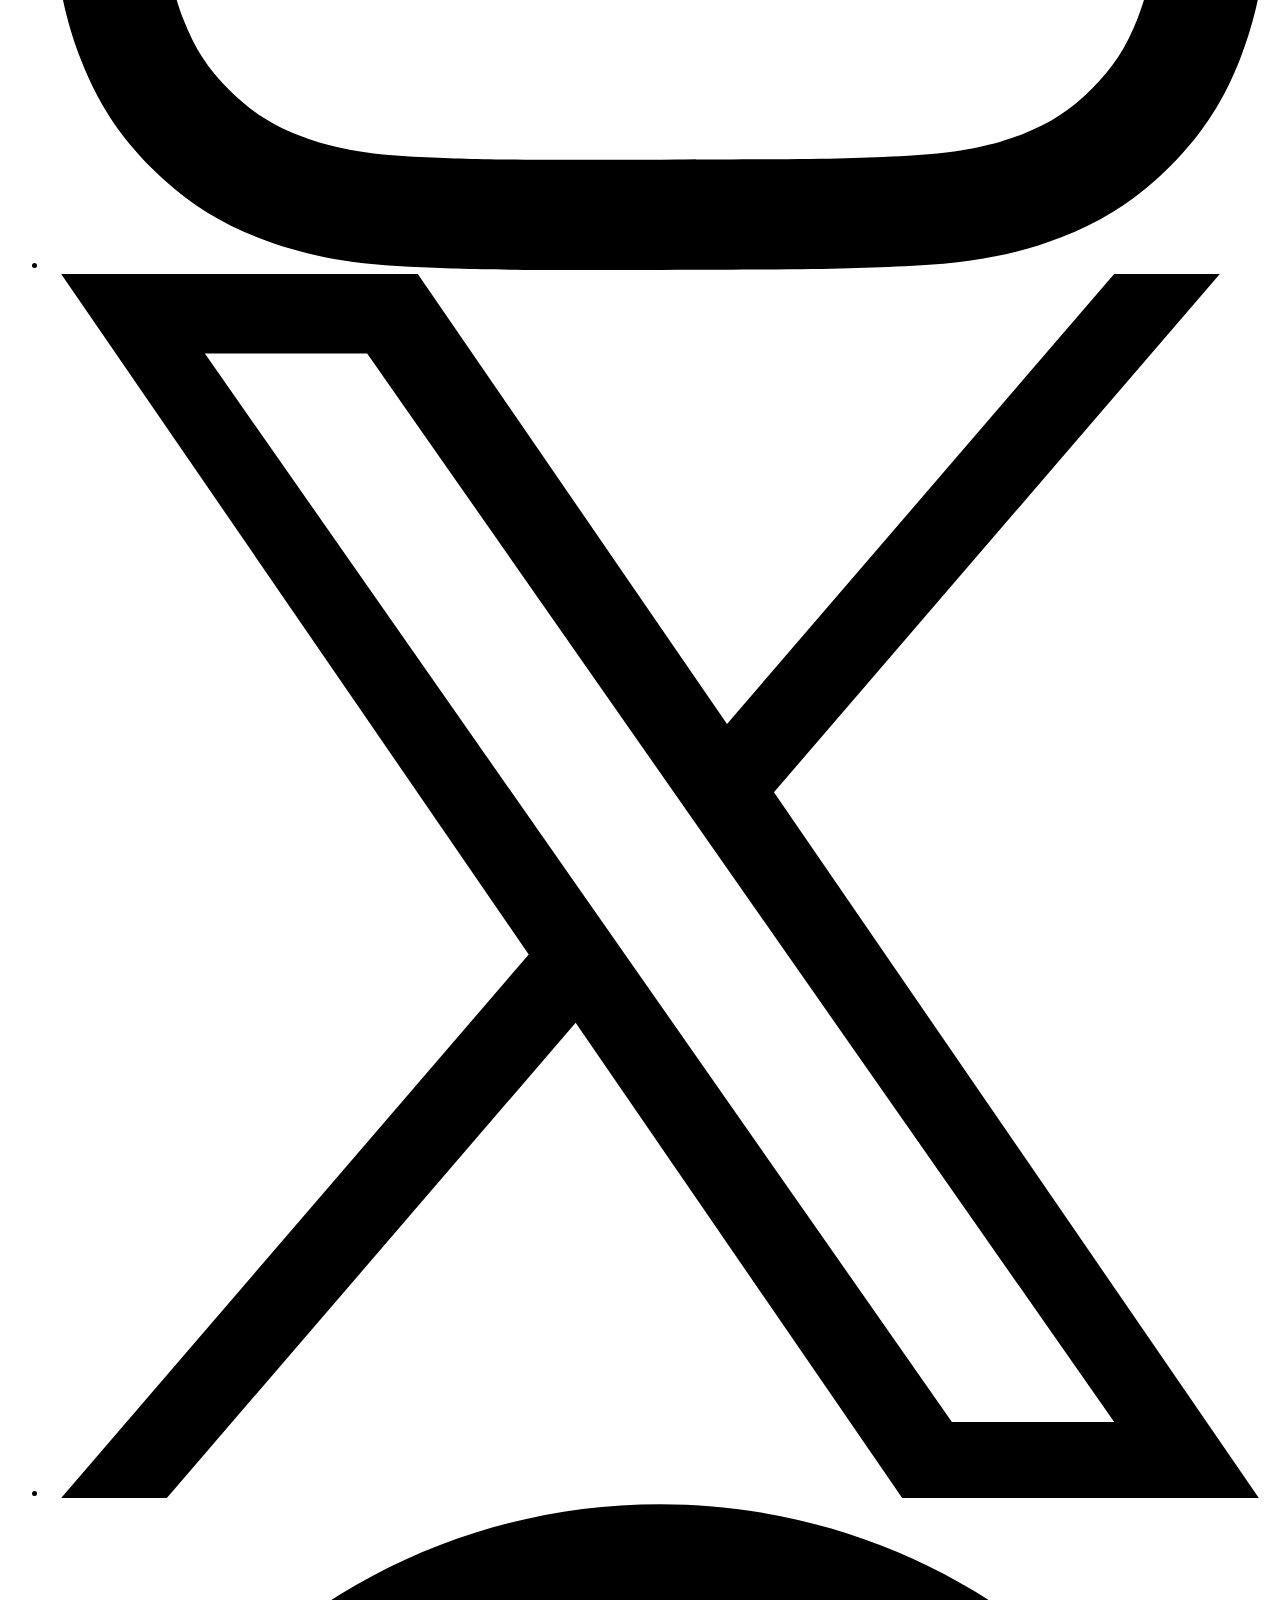
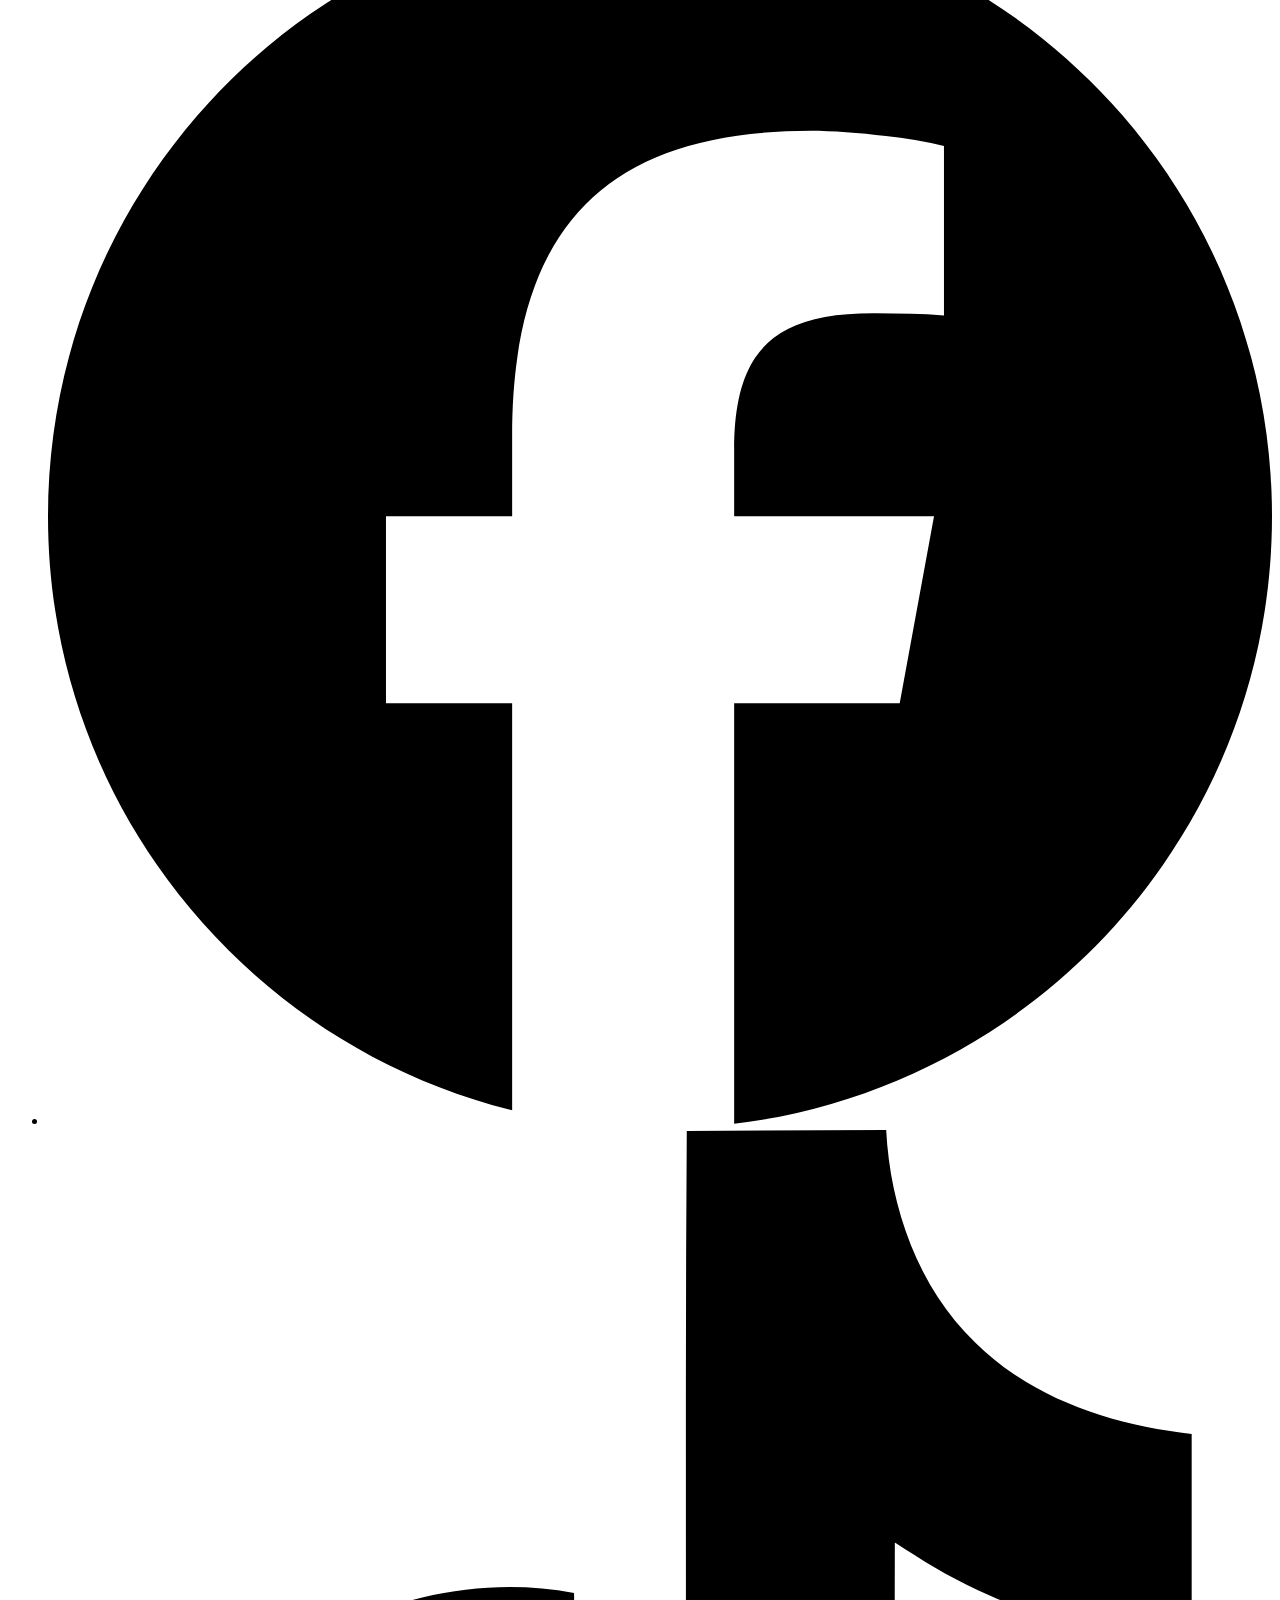
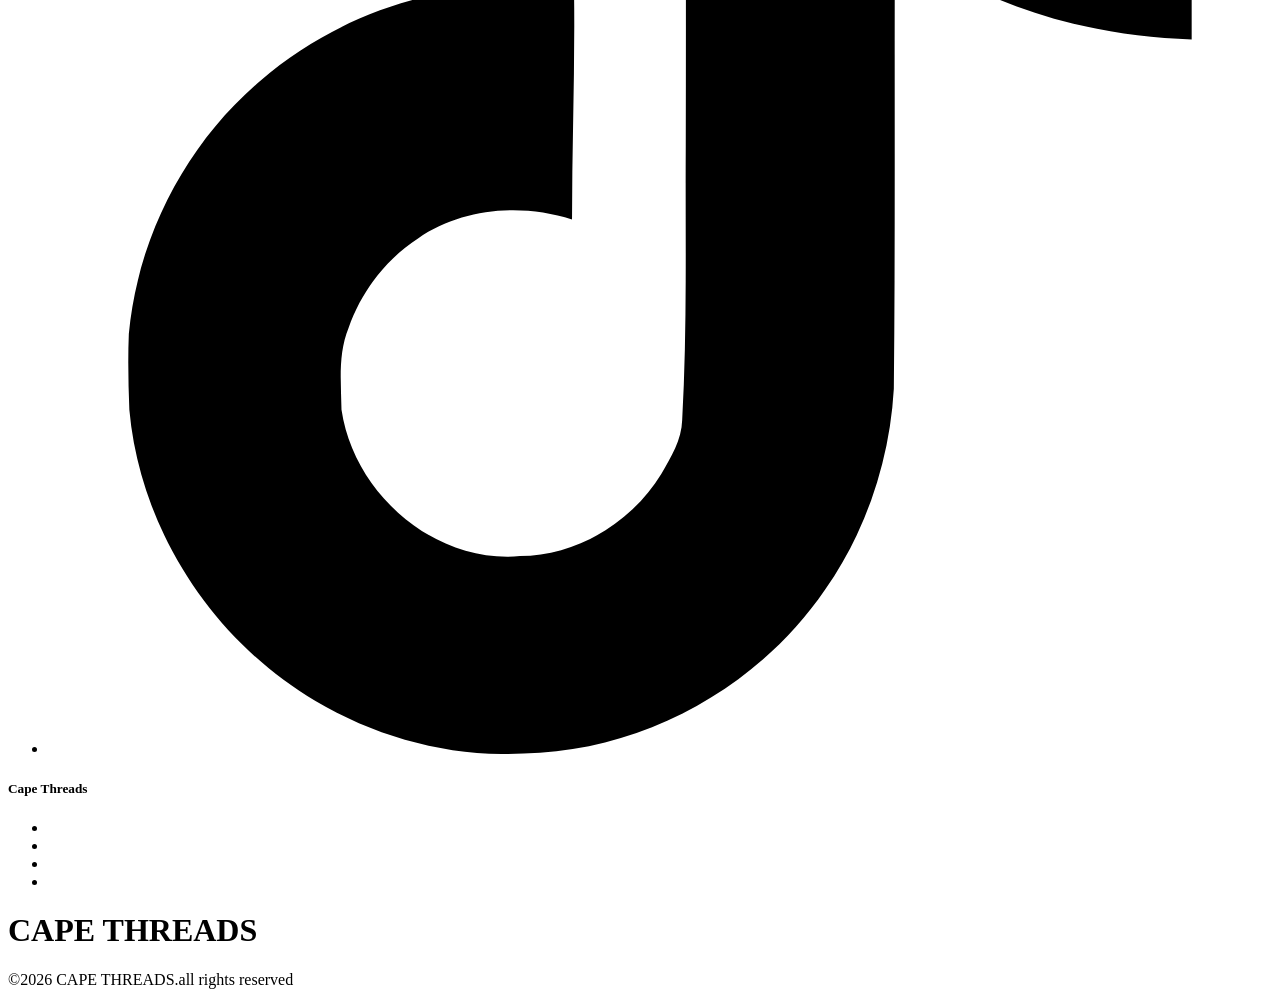
==== commit 1e90d860: "add <main>" ====
--- a/index.html
+++ b/index.html
@@ -69,6 +69,7 @@
                 <input type="text" placeholder="Name" name="name" required><br>
                 <input type="text" placeholder="Last Name" name="last name" required><br>
                 <input type="text" placeholder="Email Address" name="mail" required>
+                <button>SHOP NOW </button>
             </div>
         </form>
         <!--Social-container-->
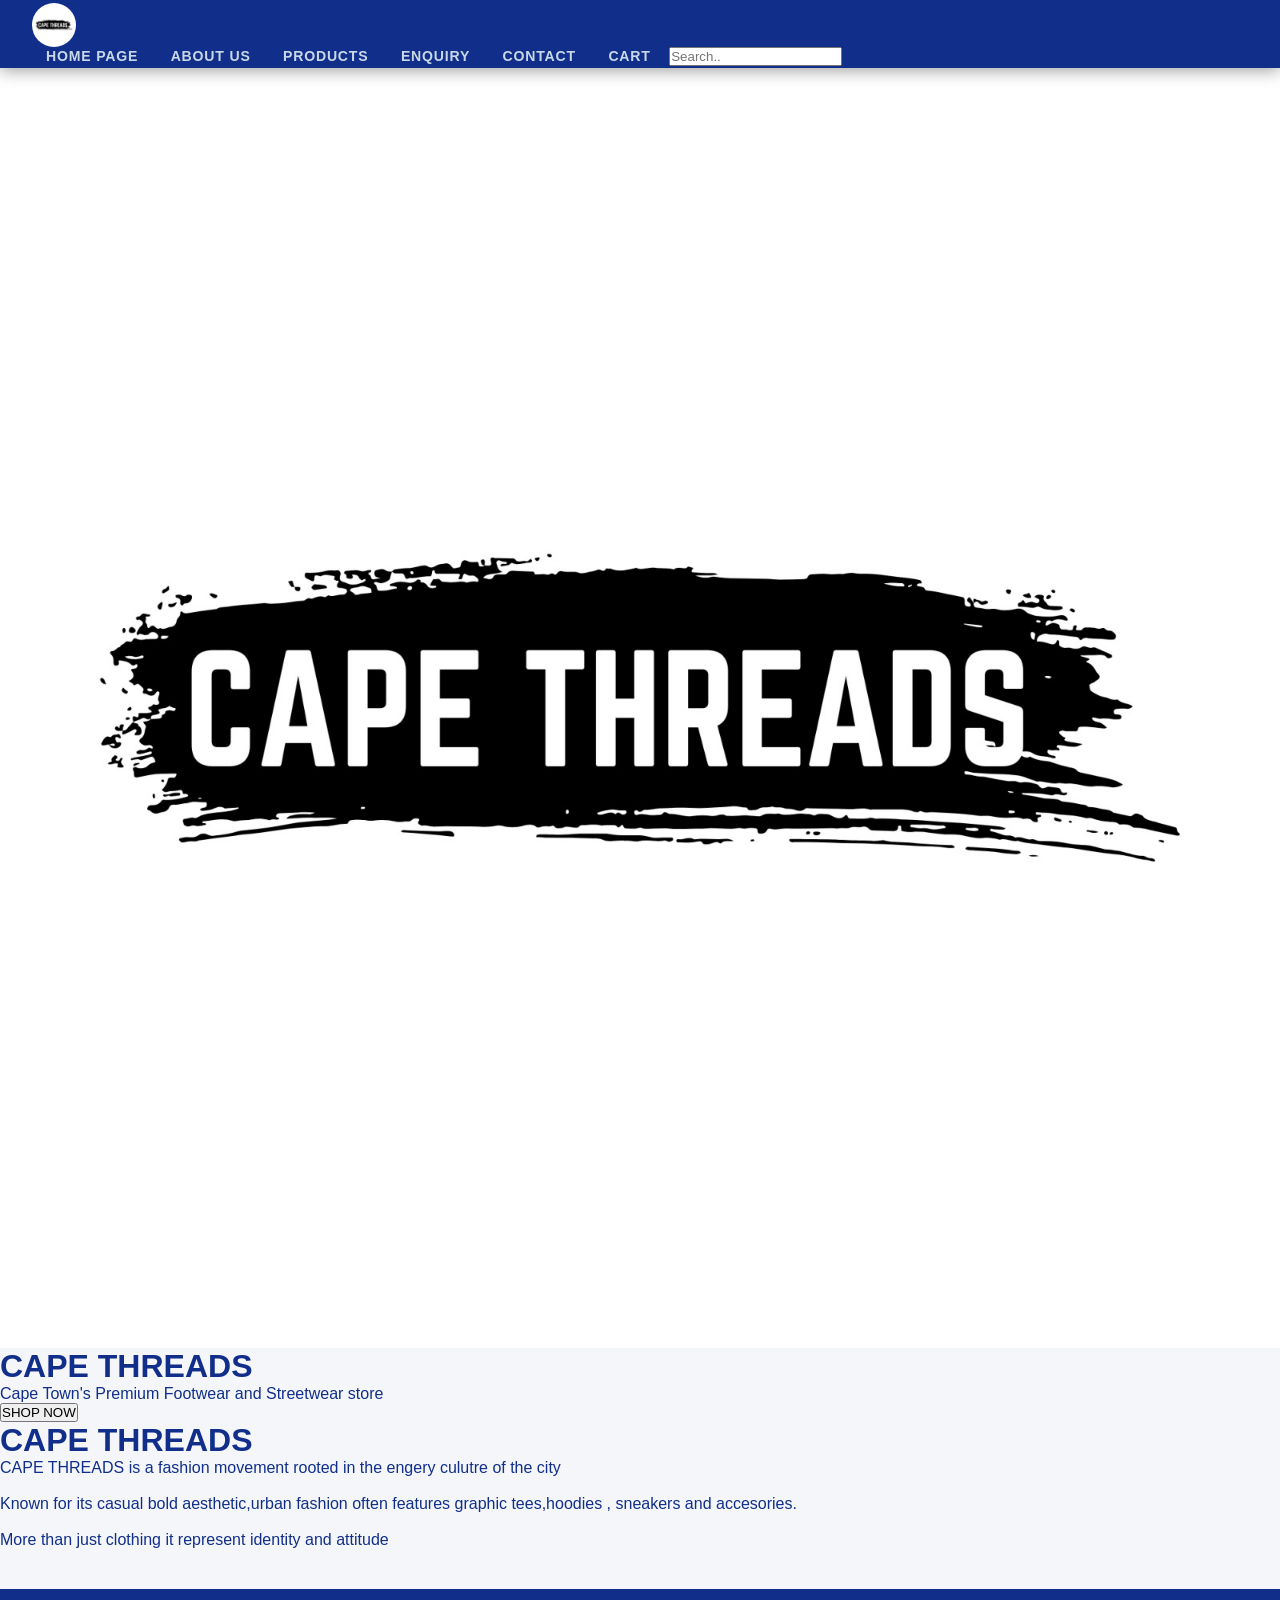
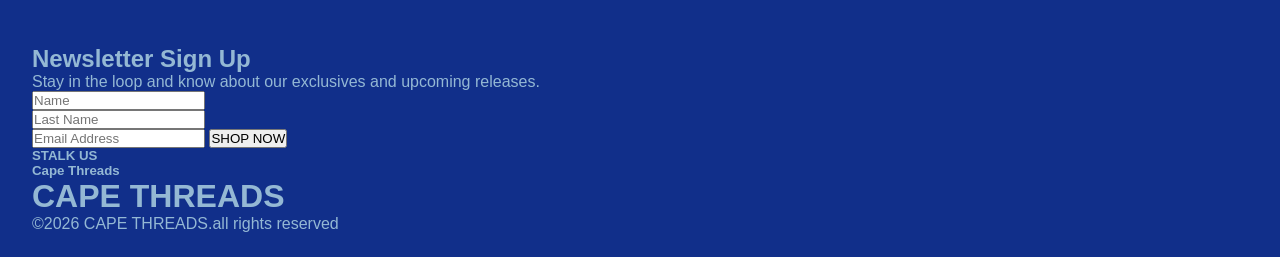
==== commit 2f6eaafa: "Initial commit: Add html project fies" ====
--- a/index.html
+++ b/index.html
@@ -9,37 +9,26 @@
 <body>
 <!--Header-->
     <header>
-        <h1></h1>
+    <div class="header">
         <!--NavBar-->
-     <div id="navbar">
-        <div id="header-logo">
-            <img src="Images/logo.jpg" alt="logo">
-        </div>
+      <div class="navbar">
+    <div>
+             <img src="Images/logo.jpg" alt="logo" class="logo">
              <a href="index.html">Home Page</a>
              <a href="Aboutus.html">About Us</a>
              <a href="Products.html">Products</a>
              <a href="Enquiry.html">Enquiry</a>
              <a href="contactus.html">Contact</a> 
              <a href="checkout.html">CART</a>
-             <input type="text" placeholder="Search..">
-             <!--Dropdown button-->   
-        <div id="dropdown">
-            <button id="dropbtn">Products
-                <i id="fa fa-caret-down"></i>
-            </button>
-            <div id="dropdrown-content">
-                <a href="Products.html">SNEAKERS</a>
-                <a href="Products.html">APPAREL</a>
-                <a href="Products.html">KIDS</a>
-                <a href="Products.html">ACCESORIES</a>
-            </div>
-        </div>    
-     </div>
+             <input type="text" placeholder="Search.."> 
+      </div>
+    </div>
     </header>
+
 <!--Main-->
     <main>
         <!--hero image -->
-        <div id="hero-image">
+        <div class="hero-image">
              <img src="Images/logo.jpg" alt="logo">
             <h1>CAPE THREADS</h1>
             <p>Cape Town's Premium Footwear and Streetwear store </p>
@@ -74,20 +63,15 @@
         </form>
         <!--Social-container-->
         <h5>STALK US</h5>
-        <div id="social-conatainer">
-            <ul>
-            <li><a href="#"><svg role="img" viewBox="0 0 24 24" xmlns="http://www.w3.org/2000/svg"><title>Instagram</title><path d="M7.0301.084c-1.2768.0602-2.1487.264-2.911.5634-.7888.3075-1.4575.72-2.1228 1.3877-.6652.6677-1.075 1.3368-1.3802 2.127-.2954.7638-.4956 1.6365-.552 2.914-.0564 1.2775-.0689 1.6882-.0626 4.947.0062 3.2586.0206 3.6671.0825 4.9473.061 1.2765.264 2.1482.5635 2.9107.308.7889.72 1.4573 1.388 2.1228.6679.6655 1.3365 1.0743 2.1285 1.38.7632.295 1.6361.4961 2.9134.552 1.2773.056 1.6884.069 4.9462.0627 3.2578-.0062 3.668-.0207 4.9478-.0814 1.28-.0607 2.147-.2652 2.9098-.5633.7889-.3086 1.4578-.72 2.1228-1.3881.665-.6682 1.0745-1.3378 1.3795-2.1284.2957-.7632.4966-1.636.552-2.9124.056-1.2809.0692-1.6898.063-4.948-.0063-3.2583-.021-3.6668-.0817-4.9465-.0607-1.2797-.264-2.1487-.5633-2.9117-.3084-.7889-.72-1.4568-1.3876-2.1228C21.2982 1.33 20.628.9208 19.8378.6165 19.074.321 18.2017.1197 16.9244.0645 15.6471.0093 15.236-.005 11.977.0014 8.718.0076 8.31.0215 7.0301.0839m.1402 21.6932c-1.17-.0509-1.8053-.2453-2.2287-.408-.5606-.216-.96-.4771-1.3819-.895-.422-.4178-.6811-.8186-.9-1.378-.1644-.4234-.3624-1.058-.4171-2.228-.0595-1.2645-.072-1.6442-.079-4.848-.007-3.2037.0053-3.583.0607-4.848.05-1.169.2456-1.805.408-2.2282.216-.5613.4762-.96.895-1.3816.4188-.4217.8184-.6814 1.3783-.9003.423-.1651 1.0575-.3614 2.227-.4171 1.2655-.06 1.6447-.072 4.848-.079 3.2033-.007 3.5835.005 4.8495.0608 1.169.0508 1.8053.2445 2.228.408.5608.216.96.4754 1.3816.895.4217.4194.6816.8176.9005 1.3787.1653.4217.3617 1.056.4169 2.2263.0602 1.2655.0739 1.645.0796 4.848.0058 3.203-.0055 3.5834-.061 4.848-.051 1.17-.245 1.8055-.408 2.2294-.216.5604-.4763.96-.8954 1.3814-.419.4215-.8181.6811-1.3783.9-.4224.1649-1.0577.3617-2.2262.4174-1.2656.0595-1.6448.072-4.8493.079-3.2045.007-3.5825-.006-4.848-.0608M16.953 5.5864A1.44 1.44 0 1 0 18.39 4.144a1.44 1.44 0 0 0-1.437 1.4424M5.8385 12.012c.0067 3.4032 2.7706 6.1557 6.173 6.1493 3.4026-.0065 6.157-2.7701 6.1506-6.1733-.0065-3.4032-2.771-6.1565-6.174-6.1498-3.403.0067-6.156 2.771-6.1496 6.1738M8 12.0077a4 4 0 1 1 4.008 3.9921A3.9996 3.9996 0 0 1 8 12.0077"/></svg></a></li>
-            <li><a href="#"><svg role="img" viewBox="0 0 24 24" xmlns="http://www.w3.org/2000/svg"><title>X</title><path d="M14.234 10.162 22.977 0h-2.072l-7.591 8.824L7.251 0H.258l9.168 13.343L.258 24H2.33l8.016-9.318L16.749 24h6.993zm-2.837 3.299-.929-1.329L3.076 1.56h3.182l5.965 8.532.929 1.329 7.754 11.09h-3.182z"/></svg></a></li>
-            <li><a href="#"><svg role="img" viewBox="0 0 24 24" xmlns="http://www.w3.org/2000/svg"><title>Facebook</title><path d="M9.101 23.691v-7.98H6.627v-3.667h2.474v-1.58c0-4.085 1.848-5.978 5.858-5.978.401 0 .955.042 1.468.103a8.68 8.68 0 0 1 1.141.195v3.325a8.623 8.623 0 0 0-.653-.036 26.805 26.805 0 0 0-.733-.009c-.707 0-1.259.096-1.675.309a1.686 1.686 0 0 0-.679.622c-.258.42-.374.995-.374 1.752v1.297h3.919l-.386 2.103-.287 1.564h-3.246v8.245C19.396 23.238 24 18.179 24 12.044c0-6.627-5.373-12-12-12s-12 5.373-12 12c0 5.628 3.874 10.35 9.101 11.647Z"/></svg></a></li>
-            <li><a href="#"><svg role="img" viewBox="0 0 24 24" xmlns="http://www.w3.org/2000/svg"><title>TikTok</title><path d="M12.525.02c1.31-.02 2.61-.01 3.91-.02.08 1.53.63 3.09 1.75 4.17 1.12 1.11 2.7 1.62 4.24 1.79v4.03c-1.44-.05-2.89-.35-4.2-.97-.57-.26-1.1-.59-1.62-.93-.01 2.92.01 5.84-.02 8.75-.08 1.4-.54 2.79-1.35 3.94-1.31 1.92-3.58 3.17-5.91 3.21-1.43.08-2.86-.31-4.08-1.03-2.02-1.19-3.44-3.37-3.65-5.71-.02-.5-.03-1-.01-1.49.18-1.9 1.12-3.72 2.58-4.96 1.66-1.44 3.98-2.13 6.15-1.72.02 1.48-.04 2.96-.04 4.44-.99-.32-2.15-.23-3.02.37-.63.41-1.11 1.04-1.36 1.75-.21.51-.15 1.07-.14 1.61.24 1.64 1.82 3.02 3.5 2.87 1.12-.01 2.19-.66 2.77-1.61.19-.33.4-.67.41-1.06.1-1.79.06-3.57.07-5.36.01-4.03-.01-8.05.02-12.07z"/></svg></a></li>
-            </ul>
-        </div>
+        
+        <a href="#" class="fa fa-facebook"></a>
+<a href="#" class="fa fa-twitter"></a>
 
         <!--CAPE THREADS-->
         <h5>Cape Threads</h5>
-        <div id="social-conatainer">
+        <div class="social-buttons">
             <ul>
-            <li><a href=""></a></li>
+            <li><a href="#"></a></li>
             <li><a href="#"></a></li>
             <li><a href="#"></a></li>
             <li><a href="#"></a></li>
--- a/style.css
+++ b/style.css
@@ -0,0 +1,881 @@
+/* --- TOKENS --- */
+:root {
+  --navy:    #112f8a;
+  --blue:    #006ba8;
+  --accent:  #00c4ff;
+  --white:   #ffffff;
+  --offwhite:#f4f6f9;
+  --grey:    #8a9ab5;
+  --card-bg: #111827;
+  --error:   #ff4d4f;
+  --success: #22c55e;
+  --radius:  8px;
+  --transition: 0.25s ease;
+  --shadow:  0 4px 24px rgba(0,0,0,0.18);
+  --font-display: 'Arial Black', 'Impact', sans-serif;
+  --font-body:    Arial, sans-serif;
+}
+
+/* --- RESET --- */
+*, *::before, *::after { margin:0; padding:0; box-sizing:border-box; }
+html { scroll-behavior: smooth; }
+body {
+  font-family: var(--font-body);
+  font-size: 16px;
+  background: var(--offwhite);
+  color: var(--navy);
+  display: flex;
+  flex-direction: column;
+  min-height: 100vh;
+}
+img { max-width: 100%; display: block; }
+a { text-decoration: none; color: inherit; }
+ul { list-style: none; }
+
+/* NAVBAR */
+header {
+  background: var(--navy);
+  position: sticky;
+  top: 0;
+  z-index: 1000;
+  box-shadow: 0 2px 16px rgba(0,0,0,0.4);
+}
+
+#navbar, .navbar {
+  display: flex;
+  align-items: center;
+  padding: 0 32px;
+  height: 68px;
+  gap: 0;
+}
+
+#navbar .logo, .navbar .logo {
+  height: 44px;
+  width: 44px;
+  border-radius: 50%;
+  object-fit: cover;
+  margin-right: 16px;
+  flex-shrink: 0;
+}
+
+.brand-name {
+  font-family: var(--font-display);
+  color: var(--accent);
+  font-size: 1.3rem;
+  letter-spacing: 2px;
+  margin-right: auto;
+  white-space: nowrap;
+}
+
+#navbar a, .navbar a {
+  color: #c9d8e8;
+  font-size: 0.88rem;
+  font-weight: 600;
+  letter-spacing: 0.8px;
+  text-transform: uppercase;
+  padding: 8px 14px;
+  border-radius: var(--radius);
+  transition: color var(--transition), background var(--transition);
+  white-space: nowrap;
+}
+#navbar a:hover, .navbar a:hover,
+#navbar a.active, .navbar a.active {
+  color: var(--accent);
+  background: rgba(0,196,255,0.08);
+}
+
+/* Cart badge */
+.cart-link {
+  position: relative;
+}
+.cart-badge {
+  position: absolute;
+  top: -4px;
+  right: 4px;
+  background: var(--accent);
+  color: var(--navy);
+  font-size: 0.65rem;
+  font-weight: 700;
+  border-radius: 50%;
+  width: 18px;
+  height: 18px;
+  display: flex;
+  align-items: center;
+  justify-content: center;
+}
+
+/* Search bar */
+.nav-search {
+  display: flex;
+  align-items: center;
+  background: rgba(255,255,255,0.07);
+  border: 1px solid rgba(255,255,255,0.12);
+  border-radius: 20px;
+  padding: 6px 14px;
+  margin-left: 12px;
+  gap: 8px;
+}
+.nav-search input {
+  background: none;
+  border: none;
+  outline: none;
+  color: var(--white);
+  font-size: 0.85rem;
+  width: 140px;
+}
+.nav-search input::placeholder { color: var(--grey); }
+.nav-search svg { color: var(--grey); flex-shrink: 0; }
+
+/* Hamburger */
+.hamburger {
+  display: none;
+  flex-direction: column;
+  cursor: pointer;
+  gap: 5px;
+  margin-left: auto;
+  padding: 8px;
+}
+.hamburger span {
+  display: block;
+  width: 24px;
+  height: 2px;
+  background: var(--white);
+  border-radius: 2px;
+  transition: var(--transition);
+}
+
+/* Mobile nav */
+@media (max-width: 900px) {
+  #navbar, .navbar {
+    flex-wrap: wrap;
+    height: auto;
+    padding: 12px 20px;
+  }
+  .hamburger { display: flex; }
+  .nav-links {
+    display: none;
+    width: 100%;
+    flex-direction: column;
+    padding: 12px 0;
+    gap: 4px;
+  }
+  .nav-links.open { display: flex; }
+  .nav-search { width: 100%; margin: 8px 0 0; }
+  .nav-search input { width: 100%; }
+}
+
+/* ============================================================
+   HERO
+   ============================================================ */
+.hero {
+  position: relative;
+  background: var(--navy);
+  min-height: 520px;
+  display: flex;
+  align-items: center;
+  justify-content: center;
+  overflow: hidden;
+  text-align: center;
+}
+.hero-bg {
+  position: absolute;
+  inset: 0;
+  background: linear-gradient(135deg, #0a0f1e 0%, #001f3f 50%, #003a6b 100%);
+  z-index: 0;
+}
+.hero-bg::after {
+  content: '';
+  position: absolute;
+  inset: 0;
+  background: radial-gradient(ellipse at 70% 50%, rgba(0,196,255,0.12) 0%, transparent 70%);
+}
+.hero-content {
+  position: relative;
+  z-index: 1;
+  padding: 60px 24px;
+}
+.hero-eyebrow {
+  display: inline-block;
+  font-size: 0.75rem;
+  font-weight: 700;
+  letter-spacing: 4px;
+  text-transform: uppercase;
+  color: var(--accent);
+  border: 1px solid rgba(0,196,255,0.4);
+  border-radius: 20px;
+  padding: 4px 16px;
+  margin-bottom: 24px;
+}
+.hero h1 {
+  font-family: var(--font-display);
+  font-size: clamp(2.4rem, 7vw, 5rem);
+  color: var(--white);
+  letter-spacing: 4px;
+  line-height: 1.05;
+  text-transform: uppercase;
+}
+.hero h1 span { color: var(--accent); }
+.hero p {
+  font-size: 1.1rem;
+  color: #94b8d4;
+  margin: 20px auto 36px;
+  max-width: 520px;
+  line-height: 1.7;
+}
+.btn-primary {
+  display: inline-block;
+  background: var(--accent);
+  color: var(--navy);
+  font-weight: 800;
+  font-size: 0.9rem;
+  letter-spacing: 1.5px;
+  text-transform: uppercase;
+  padding: 14px 36px;
+  border-radius: 4px;
+  border: none;
+  cursor: pointer;
+  transition: background var(--transition), transform var(--transition), box-shadow var(--transition);
+  box-shadow: 0 0 24px rgba(0,196,255,0.3);
+}
+.btn-primary:hover {
+  background: #33cfff;
+  transform: translateY(-2px);
+  box-shadow: 0 0 36px rgba(0,196,255,0.5);
+}
+
+/* ============================================================
+   MAIN / PAGE SECTIONS
+   ============================================================ */
+main {
+  flex: 1;
+  padding-bottom: 40px;
+}
+
+.section {
+  padding: 64px 32px;
+  max-width: 1200px;
+  margin: 0 auto;
+}
+
+.section-title {
+  font-family: var(--font-display);
+  font-size: 1.8rem;
+  letter-spacing: 3px;
+  text-transform: uppercase;
+  color: var(--navy);
+  margin-bottom: 8px;
+}
+.section-title span { color: var(--blue); }
+.section-divider {
+  width: 48px;
+  height: 3px;
+  background: var(--accent);
+  border-radius: 2px;
+  margin-bottom: 40px;
+}
+
+/* ============================================================
+   PRODUCT GRID
+   ============================================================ */
+.product-section { padding: 48px 32px; max-width: 1300px; margin: 0 auto; }
+.product-section h1 {
+  font-family: var(--font-display);
+  font-size: 2rem;
+  letter-spacing: 4px;
+  text-transform: uppercase;
+  text-align: center;
+  color: var(--navy);
+  margin-bottom: 8px;
+}
+.category-label {
+  font-size: 0.75rem;
+  font-weight: 700;
+  letter-spacing: 4px;
+  text-transform: uppercase;
+  color: var(--blue);
+  text-align: center;
+  margin-bottom: 32px;
+  display: flex;
+  align-items: center;
+  gap: 16px;
+  justify-content: center;
+}
+.category-label::before, .category-label::after {
+  content: '';
+  flex: 1;
+  max-width: 120px;
+  height: 1px;
+  background: var(--blue);
+  opacity: 0.3;
+}
+
+/* Search & Filter bar */
+.filter-bar {
+  display: flex;
+  gap: 12px;
+  align-items: center;
+  justify-content: center;
+  flex-wrap: wrap;
+  margin-bottom: 36px;
+}
+.filter-bar input[type="text"] {
+  padding: 10px 18px;
+  border: 1.5px solid #d0dae6;
+  border-radius: 24px;
+  font-size: 0.9rem;
+  outline: none;
+  min-width: 220px;
+  transition: border-color var(--transition);
+}
+.filter-bar input[type="text"]:focus { border-color: var(--blue); }
+.filter-bar select {
+  padding: 10px 16px;
+  border: 1.5px solid #d0dae6;
+  border-radius: 24px;
+  font-size: 0.9rem;
+  outline: none;
+  background: var(--white);
+  cursor: pointer;
+  transition: border-color var(--transition);
+}
+.filter-bar select:focus { border-color: var(--blue); }
+
+/* Grid */
+.product-grid {
+  display: grid;
+  grid-template-columns: repeat(auto-fill, minmax(220px, 1fr));
+  gap: 24px;
+}
+.product-card {
+  background: var(--white);
+  border-radius: 12px;
+  overflow: hidden;
+  box-shadow: 0 2px 12px rgba(0,0,0,0.08);
+  transition: transform var(--transition), box-shadow var(--transition);
+  display: flex;
+  flex-direction: column;
+}
+.product-card:hover {
+  transform: translateY(-5px);
+  box-shadow: var(--shadow);
+}
+.product-card img {
+  width: 100%;
+  height: 200px;
+  object-fit: cover;
+  background: #e8edf3;
+}
+.product-info {
+  padding: 14px 16px 16px;
+  flex: 1;
+  display: flex;
+  flex-direction: column;
+  gap: 6px;
+}
+.product-info h3 {
+  font-size: 0.9rem;
+  font-weight: 700;
+  color: var(--navy);
+  line-height: 1.4;
+}
+.product-price {
+  font-size: 1rem;
+  font-weight: 800;
+  color: var(--blue);
+}
+.btn-cart {
+  margin-top: auto;
+  padding-top: 10px;
+}
+.btn-cart button {
+  width: 100%;
+  background: var(--navy);
+  color: var(--white);
+  border: none;
+  border-radius: 6px;
+  padding: 10px;
+  font-size: 0.82rem;
+  font-weight: 700;
+  letter-spacing: 1px;
+  text-transform: uppercase;
+  cursor: pointer;
+  transition: background var(--transition);
+}
+.btn-cart button:hover { background: var(--blue); }
+
+/* ============================================================
+   FORMS (Enquiry + Contact)
+   ============================================================ */
+.form-page {
+  max-width: 640px;
+  margin: 60px auto;
+  padding: 0 24px;
+}
+.form-card {
+  background: var(--white);
+  border-radius: 16px;
+  padding: 48px 40px;
+  box-shadow: var(--shadow);
+}
+.form-card h2 {
+  font-family: var(--font-display);
+  font-size: 1.6rem;
+  letter-spacing: 3px;
+  text-transform: uppercase;
+  color: var(--navy);
+  margin-bottom: 6px;
+}
+.form-card .form-subtitle {
+  color: var(--grey);
+  font-size: 0.92rem;
+  margin-bottom: 36px;
+  line-height: 1.6;
+}
+.form-group {
+  margin-bottom: 22px;
+}
+.form-group label {
+  display: block;
+  font-size: 0.82rem;
+  font-weight: 700;
+  letter-spacing: 0.8px;
+  text-transform: uppercase;
+  color: var(--navy);
+  margin-bottom: 7px;
+}
+.form-group input,
+.form-group select,
+.form-group textarea {
+  width: 100%;
+  padding: 12px 16px;
+  border: 1.5px solid #d0dae6;
+  border-radius: var(--radius);
+  font-size: 0.95rem;
+  font-family: var(--font-body);
+  color: var(--navy);
+  background: var(--white);
+  outline: none;
+  transition: border-color var(--transition), box-shadow var(--transition);
+  box-sizing: border-box;
+}
+.form-group input:focus,
+.form-group select:focus,
+.form-group textarea:focus {
+  border-color: var(--blue);
+  box-shadow: 0 0 0 3px rgba(0,107,168,0.1);
+}
+.form-group input.error-field,
+.form-group select.error-field,
+.form-group textarea.error-field {
+  border-color: var(--error);
+}
+.form-group textarea { resize: vertical; min-height: 130px; }
+.field-error {
+  display: none;
+  color: var(--error);
+  font-size: 0.8rem;
+  margin-top: 5px;
+  font-weight: 600;
+}
+.field-error.show { display: block; }
+
+.form-response {
+  display: none;
+  padding: 16px 20px;
+  border-radius: var(--radius);
+  font-size: 0.92rem;
+  font-weight: 600;
+  margin-bottom: 20px;
+  text-align: center;
+}
+.form-response.success {
+  background: #f0fdf4;
+  color: #166534;
+  border: 1px solid #bbf7d0;
+}
+.form-response.error {
+  background: #fff1f2;
+  color: #991b1b;
+  border: 1px solid #fecaca;
+}
+
+/* ============================================================
+   CONTACT PAGE
+   ============================================================ */
+.contact-grid {
+  display: grid;
+  grid-template-columns: 1fr 1fr;
+  gap: 40px;
+  max-width: 1100px;
+  margin: 60px auto;
+  padding: 0 32px;
+  align-items: start;
+}
+@media (max-width: 768px) {
+  .contact-grid { grid-template-columns: 1fr; }
+}
+.contact-info-card {
+  background: var(--navy);
+  color: var(--white);
+  border-radius: 16px;
+  padding: 40px 32px;
+}
+.contact-info-card h2 {
+  font-family: var(--font-display);
+  font-size: 1.4rem;
+  letter-spacing: 3px;
+  text-transform: uppercase;
+  color: var(--accent);
+  margin-bottom: 28px;
+}
+.contact-item {
+  margin-bottom: 24px;
+}
+.contact-item .label {
+  font-size: 0.72rem;
+  letter-spacing: 2px;
+  text-transform: uppercase;
+  color: var(--grey);
+  margin-bottom: 5px;
+  font-weight: 700;
+}
+.contact-item p { color: #c9d8e8; font-size: 0.95rem; line-height: 1.7; }
+
+.map-container {
+  border-radius: 12px;
+  overflow: hidden;
+  margin-top: 24px;
+  box-shadow: 0 2px 12px rgba(0,0,0,0.12);
+}
+.map-container iframe {
+  width: 100%;
+  height: 220px;
+  border: none;
+  display: block;
+}
+.map-label {
+  font-size: 0.75rem;
+  font-weight: 700;
+  letter-spacing: 1.5px;
+  text-transform: uppercase;
+  color: var(--grey);
+  margin: 20px 0 8px;
+}
+
+/* ============================================================
+   ABOUT US
+   ============================================================ */
+.about-hero {
+  background: var(--navy);
+  padding: 80px 32px;
+  text-align: center;
+}
+.about-hero h1 {
+  font-family: var(--font-display);
+  font-size: clamp(1.6rem, 4vw, 2.8rem);
+  color: var(--white);
+  letter-spacing: 3px;
+  text-transform: uppercase;
+  line-height: 1.2;
+  max-width: 800px;
+  margin: 0 auto 20px;
+}
+.about-hero h1 span { color: var(--accent); }
+.about-hero p { color: #94b8d4; font-size: 1rem; max-width: 600px; margin: 0 auto; line-height: 1.8; }
+
+.about-body { max-width: 1100px; margin: 60px auto; padding: 0 32px; }
+.about-body p { color: #3a4a5e; line-height: 1.9; font-size: 1rem; }
+
+.team-grid {
+  display: grid;
+  grid-template-columns: repeat(auto-fill, minmax(240px, 1fr));
+  gap: 28px;
+  margin-top: 48px;
+}
+.team-card {
+  background: var(--white);
+  border-radius: 16px;
+  overflow: hidden;
+  box-shadow: 0 2px 12px rgba(0,0,0,0.08);
+  text-align: center;
+  padding-bottom: 24px;
+  transition: transform var(--transition);
+}
+.team-card:hover { transform: translateY(-4px); }
+.team-card img {
+  width: 100%;
+  height: 200px;
+  object-fit: cover;
+  background: #d8e4ef;
+}
+.team-card h3 { font-size: 1rem; font-weight: 700; margin: 16px 16px 4px; }
+.team-card .role {
+  font-size: 0.78rem;
+  font-weight: 700;
+  letter-spacing: 1.5px;
+  text-transform: uppercase;
+  color: var(--blue);
+  margin-bottom: 8px;
+}
+.team-card p { font-size: 0.85rem; color: var(--grey); padding: 0 16px; line-height: 1.6; }
+.team-card a { color: var(--blue); font-size: 0.82rem; }
+
+/* ============================================================
+   CHECKOUT
+   ============================================================ */
+.checkout-wrapper {
+  max-width: 1100px;
+  margin: 48px auto;
+  padding: 0 24px;
+  display: grid;
+  grid-template-columns: 1fr 340px;
+  gap: 32px;
+  align-items: start;
+}
+@media (max-width: 768px) {
+  .checkout-wrapper { grid-template-columns: 1fr; }
+}
+.checkout-form-card, .cart-summary {
+  background: var(--white);
+  border-radius: 16px;
+  padding: 36px 32px;
+  box-shadow: var(--shadow);
+}
+.checkout-form-card h3 {
+  font-family: var(--font-display);
+  font-size: 1.1rem;
+  letter-spacing: 2px;
+  text-transform: uppercase;
+  color: var(--navy);
+  margin-bottom: 24px;
+  padding-bottom: 12px;
+  border-bottom: 2px solid var(--offwhite);
+}
+.checkout-row { display: grid; grid-template-columns: 1fr 1fr; gap: 16px; }
+.cart-summary h4 {
+  font-family: var(--font-display);
+  font-size: 1rem;
+  letter-spacing: 2px;
+  text-transform: uppercase;
+  color: var(--navy);
+  margin-bottom: 20px;
+  padding-bottom: 12px;
+  border-bottom: 2px solid var(--offwhite);
+}
+.cart-item {
+  display: flex;
+  justify-content: space-between;
+  align-items: center;
+  padding: 10px 0;
+  border-bottom: 1px solid var(--offwhite);
+  font-size: 0.9rem;
+}
+.cart-item-name { color: var(--navy); }
+.cart-item-price { font-weight: 700; color: var(--blue); }
+.cart-total {
+  display: flex;
+  justify-content: space-between;
+  font-weight: 800;
+  font-size: 1.1rem;
+  margin-top: 16px;
+  color: var(--navy);
+}
+.accepted-cards {
+  display: flex;
+  gap: 10px;
+  margin: 8px 0 20px;
+  font-size: 1.5rem;
+}
+
+/* ============================================================
+   FOOTER
+   ============================================================ */
+footer {
+  background: var(--navy);
+  color: #94b8d4;
+  padding: 56px 32px 24px;
+}
+.footer-grid {
+  display: grid;
+  grid-template-columns: 2fr 1fr 1fr 1.5fr;
+  gap: 40px;
+  max-width: 1200px;
+  margin: 0 auto 48px;
+}
+@media (max-width: 900px) {
+  .footer-grid { grid-template-columns: 1fr 1fr; }
+}
+@media (max-width: 500px) {
+  .footer-grid { grid-template-columns: 1fr; }
+}
+.footer-brand .logo-text {
+  font-family: var(--font-display);
+  font-size: 1.5rem;
+  color: var(--white);
+  letter-spacing: 3px;
+  text-transform: uppercase;
+  margin-bottom: 12px;
+}
+.footer-brand p { font-size: 0.88rem; line-height: 1.8; max-width: 240px; }
+.footer-col h5 {
+  font-size: 0.72rem;
+  font-weight: 700;
+  letter-spacing: 2.5px;
+  text-transform: uppercase;
+  color: var(--white);
+  margin-bottom: 16px;
+}
+.footer-col ul { display: flex; flex-direction: column; gap: 10px; }
+.footer-col ul li a {
+  font-size: 0.88rem;
+  color: #94b8d4;
+  transition: color var(--transition);
+}
+.footer-col ul li a:hover { color: var(--accent); }
+
+/* Newsletter */
+.newsletter-form { display: flex; flex-direction: column; gap: 10px; }
+.newsletter-form input {
+  padding: 10px 14px;
+  border-radius: var(--radius);
+  border: 1px solid rgba(255,255,255,0.12);
+  background: rgba(255,255,255,0.06);
+  color: var(--white);
+  font-size: 0.88rem;
+  outline: none;
+}
+.newsletter-form input::placeholder { color: #5a7a9a; }
+.newsletter-form input:focus { border-color: var(--accent); }
+.newsletter-form button {
+  padding: 10px;
+  background: var(--accent);
+  color: var(--navy);
+  font-weight: 700;
+  font-size: 0.82rem;
+  letter-spacing: 1.5px;
+  text-transform: uppercase;
+  border: none;
+  border-radius: var(--radius);
+  cursor: pointer;
+  transition: background var(--transition);
+}
+.newsletter-form button:hover { background: #33cfff; }
+
+/* Social icons */
+.social-links { display: flex; gap: 14px; margin-top: 20px; }
+.social-links a {
+  display: flex;
+  align-items: center;
+  justify-content: center;
+  width: 38px;
+  height: 38px;
+  border-radius: 50%;
+  background: rgba(255,255,255,0.07);
+  color: #94b8d4;
+  transition: background var(--transition), color var(--transition);
+}
+.social-links a:hover { background: var(--accent); color: var(--navy); }
+.social-links svg { width: 16px; height: 16px; fill: currentColor; }
+
+.footer-bottom {
+  max-width: 1200px;
+  margin: 0 auto;
+  padding-top: 24px;
+  border-top: 1px solid rgba(255,255,255,0.08);
+  display: flex;
+  justify-content: space-between;
+  align-items: center;
+  font-size: 0.82rem;
+  color: #4a6a8a;
+  flex-wrap: wrap;
+  gap: 8px;
+}
+
+/* ============================================================
+   PAGE BANNER
+   ============================================================ */
+.page-banner {
+  background: var(--navy);
+  padding: 48px 32px;
+  text-align: center;
+  border-bottom: 2px solid rgba(0,196,255,0.15);
+}
+.page-banner h1 {
+  font-family: var(--font-display);
+  font-size: 2rem;
+  letter-spacing: 4px;
+  text-transform: uppercase;
+  color: var(--white);
+}
+.page-banner p {
+  color: var(--grey);
+  font-size: 0.95rem;
+  margin-top: 8px;
+}
+
+/* ============================================================
+   UTILITY
+   ============================================================ */
+.text-center { text-align: center; }
+.mt-8 { margin-top: 8px; }
+.mt-16 { margin-top: 16px; }
+.mt-32 { margin-top: 32px; }
+
+/* Lightbox */
+.lightbox {
+  display: none;
+  position: fixed;
+  inset: 0;
+  background: rgba(0,0,0,0.88);
+  z-index: 9999;
+  align-items: center;
+  justify-content: center;
+}
+.lightbox.open { display: flex; }
+.lightbox-img {
+  max-width: 85vw;
+  max-height: 85vh;
+  border-radius: 8px;
+  object-fit: contain;
+}
+.lightbox-close {
+  position: absolute;
+  top: 20px;
+  right: 32px;
+  font-size: 2rem;
+  color: var(--white);
+  cursor: pointer;
+  font-weight: 300;
+  line-height: 1;
+}
+.lightbox-prev, .lightbox-next {
+  position: absolute;
+  top: 50%;
+  transform: translateY(-50%);
+  background: rgba(255,255,255,0.1);
+  color: var(--white);
+  border: none;
+  padding: 12px 18px;
+  font-size: 1.4rem;
+  cursor: pointer;
+  border-radius: 4px;
+  transition: background var(--transition);
+}
+.lightbox-prev:hover, .lightbox-next:hover { background: rgba(0,196,255,0.3); }
+.lightbox-prev { left: 20px; }
+.lightbox-next { right: 20px; }
+.lightbox-caption {
+  position: absolute;
+  bottom: 20px;
+  left: 50%;
+  transform: translateX(-50%);
+  color: var(--white);
+  font-size: 0.9rem;
+  background: rgba(0,0,0,0.5);
+  padding: 8px 20px;
+  border-radius: 4px;
+  white-space: nowrap;
+}
+
+/* Scroll container */
+.scroll-container { width: 100%; overflow-x: hidden; }
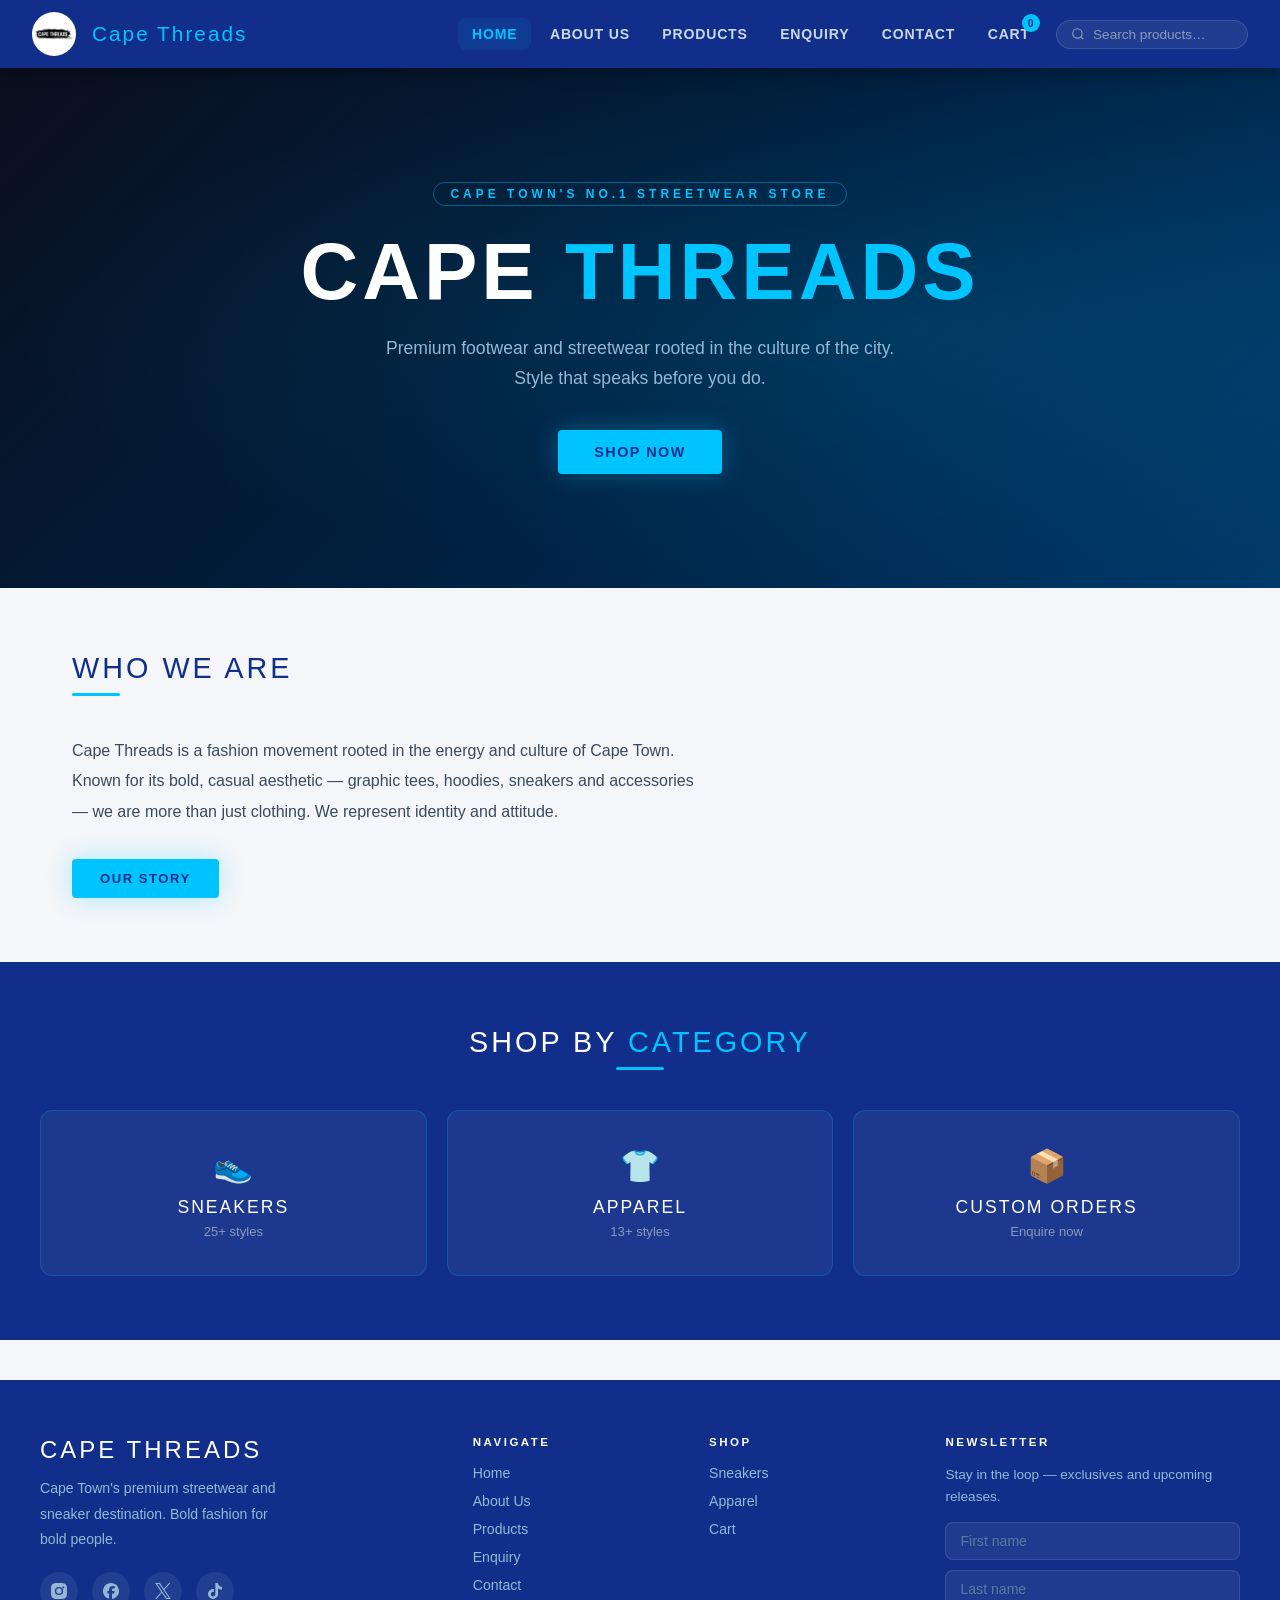
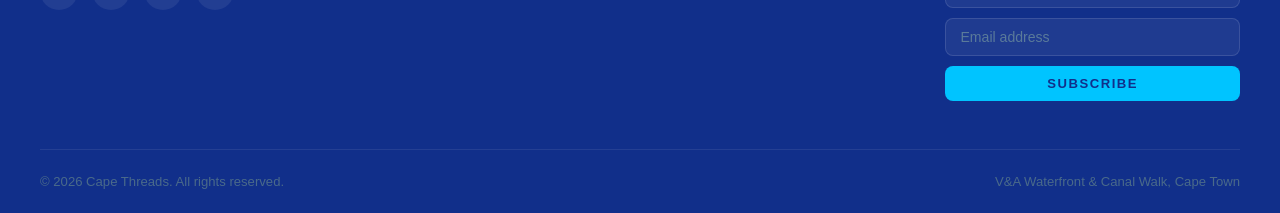
==== commit e8b7bc22: "add hmtl project files" ====
--- a/index.html
+++ b/index.html
@@ -3,84 +3,152 @@
 <head>
     <meta charset="UTF-8">
     <meta name="viewport" content="width=device-width, initial-scale=1.0">
-    <title>Home Page</title>
+    <title>Home Page  — Cape Threads</title>
     <link rel="stylesheet" href="style.css">
 </head>
 <body>
-<!--Header-->
-    <header>
-    <div class="header">
-        <!--NavBar-->
-      <div class="navbar">
-    <div>
-             <img src="Images/logo.jpg" alt="logo" class="logo">
-             <a href="index.html">Home Page</a>
-             <a href="Aboutus.html">About Us</a>
-             <a href="Products.html">Products</a>
-             <a href="Enquiry.html">Enquiry</a>
-             <a href="contactus.html">Contact</a> 
-             <a href="checkout.html">CART</a>
-             <input type="text" placeholder="Search.."> 
+<!-- ===== HEADER ===== -->
+<header>
+  <div id="navbar">
+    <img src="Images/logo.jpg" alt="Cape Threads Logo" class="logo">
+    <span class="brand-name">Cape Threads</span>
+    <div class="nav-links" id="navLinks">
+      <a href="index.html" class="active">Home</a>
+      <a href="Aboutus.html">About Us</a>
+      <a href="Products.html">Products</a>
+      <a href="Enquiry.html">Enquiry</a>
+      <a href="Contactus.html">Contact</a>
+      <a href="checkout.html" class="cart-link">Cart <span class="cart-badge" id="cartCount">0</span></a>
+    </div>
+    <div class="nav-search">
+      <svg width="14" height="14" fill="none" stroke="currentColor" stroke-width="2" viewBox="0 0 24 24"><circle cx="11" cy="11" r="8"/><path d="m21 21-4.35-4.35"/></svg>
+      <input type="text" placeholder="Search products…" id="globalSearch">
+    </div>
+    <div class="hamburger" id="hamburger" onclick="toggleMenu()">
+      <span></span><span></span><span></span>
+    </div>
+  </div>
+</header>
+
+<!-- ===== HERO ===== -->
+<main>
+  <section class="hero">
+    <div class="hero-bg"></div>
+    <div class="hero-content">
+      <span class="hero-eyebrow">Cape Town's No.1 Streetwear Store</span>
+      <h1>Cape <span>Threads</span></h1>
+      <p>Premium footwear and streetwear rooted in the culture of the city. Style that speaks before you do.</p>
+      <a href="Products.html" class="btn-primary">Shop Now</a>
+    </div>
+  </section>
+
+  <!-- ===== INTRO ===== -->
+  <section class="section">
+    <div class="section-title">Who We Are</div>
+    <div class="section-divider"></div>
+    <p style="max-width:640px; line-height:1.9; color:#3a4a5e; font-size:1rem;">
+      Cape Threads is a fashion movement rooted in the energy and culture of Cape Town.
+      Known for its bold, casual aesthetic — graphic tees, hoodies, sneakers and accessories —
+      we are more than just clothing. We represent identity and attitude.
+    </p>
+    <div style="margin-top:32px;">
+      <a href="Aboutus.html" class="btn-primary" style="font-size:0.82rem; padding:12px 28px;">Our Story</a>
+    </div>
+  </section>
+
+  <!-- ===== FEATURED CATEGORIES ===== -->
+  <section style="background: var(--navy); padding: 64px 32px;">
+    <div style="max-width:1200px; margin:0 auto; text-align:center;">
+      <div class="section-title" style="color:var(--white);">Shop by <span style="color:var(--accent);">Category</span></div>
+      <div class="section-divider" style="margin: 8px auto 40px;"></div>
+      <div style="display:grid; grid-template-columns:repeat(auto-fit,minmax(200px,1fr)); gap:20px;">
+        <a href="Products.html#sneakers" style="background:rgba(255,255,255,0.05); border:1px solid rgba(0,196,255,0.2); border-radius:12px; padding:36px 20px; color:var(--white); transition:all 0.25s ease; display:block;" onmouseover="this.style.background='rgba(0,196,255,0.12)'" onmouseout="this.style.background='rgba(255,255,255,0.05)'">
+          <div style="font-size:2rem; margin-bottom:12px;">👟</div>
+          <div style="font-family:var(--font-display); font-size:1.1rem; letter-spacing:2px; text-transform:uppercase;">Sneakers</div>
+          <div style="color:var(--grey); font-size:0.82rem; margin-top:6px;">25+ styles</div>
+        </a>
+        <a href="Products.html#apparel" style="background:rgba(255,255,255,0.05); border:1px solid rgba(0,196,255,0.2); border-radius:12px; padding:36px 20px; color:var(--white); transition:all 0.25s ease; display:block;" onmouseover="this.style.background='rgba(0,196,255,0.12)'" onmouseout="this.style.background='rgba(255,255,255,0.05)'">
+          <div style="font-size:2rem; margin-bottom:12px;">👕</div>
+          <div style="font-family:var(--font-display); font-size:1.1rem; letter-spacing:2px; text-transform:uppercase;">Apparel</div>
+          <div style="color:var(--grey); font-size:0.82rem; margin-top:6px;">13+ styles</div>
+        </a>
+        <a href="Enquiry.html" style="background:rgba(255,255,255,0.05); border:1px solid rgba(0,196,255,0.2); border-radius:12px; padding:36px 20px; color:var(--white); transition:all 0.25s ease; display:block;" onmouseover="this.style.background='rgba(0,196,255,0.12)'" onmouseout="this.style.background='rgba(255,255,255,0.05)'">
+          <div style="font-size:2rem; margin-bottom:12px;">📦</div>
+          <div style="font-family:var(--font-display); font-size:1.1rem; letter-spacing:2px; text-transform:uppercase;">Custom Orders</div>
+          <div style="color:var(--grey); font-size:0.82rem; margin-top:6px;">Enquire now</div>
+        </a>
       </div>
     </div>
-    </header>
+  </section>
+</main>
 
-<!--Main-->
-    <main>
-        <!--hero image -->
-        <div class="hero-image">
-             <img src="Images/logo.jpg" alt="logo">
-            <h1>CAPE THREADS</h1>
-            <p>Cape Town's Premium Footwear and Streetwear store </p>
-            <button>SHOP NOW </button>
-        </div>
-        <!--brief introduction-->
-        <div id="brief-introduction">
-            <h1>CAPE THREADS</h1>
-            <p>CAPE THREADS is a fashion movement rooted in the engery culutre of the city <br>
-            <br>Known for its casual bold aesthetic,urban fashion often features graphic tees,hoodies , sneakers and accesories.<br>
-            <br>More than just clothing it represent identity and attitude</p>
-        </div>
-        
-        
+<!-- ===== FOOTER ===== -->
+<footer>
+  <div class="footer-grid">
+    <div class="footer-brand">
+      <div class="logo-text">Cape Threads</div>
+      <p>Cape Town's premium streetwear and sneaker destination. Bold fashion for bold people.</p>
+      <div class="social-links">
+        <a href="#" aria-label="Instagram"><svg viewBox="0 0 24 24"><path d="M7.03.084c-1.277.06-2.149.264-2.911.563C3.33.955 2.661 1.369 1.996 2.036 1.33 2.703.92 3.372.615 4.163.32 4.926.12 5.8.063 7.077.007 8.355-.006 8.765 0 12.025c.006 3.258.021 3.667.083 4.947.062 1.276.265 2.148.563 2.911.308.788.72 1.457 1.388 2.122.668.666 1.337 1.075 2.128 1.38.763.295 1.636.496 2.913.552 1.278.056 1.688.069 4.948.063 3.258-.007 3.667-.021 4.947-.083 1.28-.061 2.148-.265 2.91-.563.789-.308 1.457-.72 2.122-1.388.666-.668 1.075-1.337 1.38-2.128.295-.763.495-1.636.552-2.913.056-1.28.069-1.69.063-4.948-.007-3.259-.021-3.667-.083-4.947-.061-1.28-.265-2.149-.563-2.911-.308-.789-.72-1.457-1.388-2.122C21.298 1.33 20.628.921 19.837.617 19.074.321 18.2.12 16.924.064 15.647.007 15.236-.006 11.976 0 8.717.006 8.31.021 7.03.084M12 5.838a6.162 6.162 0 1 1 0 12.324 6.162 6.162 0 0 1 0-12.324M12 8a4 4 0 1 0 0 8 4 4 0 0 0 0-8m6.406-2.845a1.44 1.44 0 1 1 0 2.88 1.44 1.44 0 0 1 0-2.88"/></svg></a>
+        <a href="#" aria-label="Facebook"><svg viewBox="0 0 24 24"><path d="M9.101 23.691v-7.98H6.627v-3.667h2.474v-1.58c0-4.085 1.848-5.978 5.858-5.978.401 0 .955.042 1.468.103a8.68 8.68 0 0 1 1.141.195v3.325a8.623 8.623 0 0 0-.653-.036 26.805 26.805 0 0 0-.733-.009c-.707 0-1.259.096-1.675.309a1.686 1.686 0 0 0-.679.622c-.258.42-.374.995-.374 1.752v1.297h3.919l-.386 2.103-.287 1.564h-3.246v8.245C19.396 23.238 24 18.179 24 12.044c0-6.627-5.373-12-12-12s-12 5.373-12 12c0 5.628 3.874 10.35 9.101 11.647Z"/></svg></a>
+        <a href="#" aria-label="X/Twitter"><svg viewBox="0 0 24 24"><path d="M14.234 10.162 22.977 0h-2.072l-7.591 8.824L7.251 0H.258l9.168 13.343L.258 24H2.33l8.016-9.318L16.749 24h6.993zm-2.837 3.299-.929-1.329L3.076 1.56h3.182l5.965 8.532.929 1.329 7.754 11.09h-3.182z"/></svg></a>
+        <a href="#" aria-label="TikTok"><svg viewBox="0 0 24 24"><path d="M12.525.02c1.31-.02 2.61-.01 3.91-.02.08 1.53.63 3.09 1.75 4.17 1.12 1.11 2.7 1.62 4.24 1.79v4.03c-1.44-.05-2.89-.35-4.2-.97-.57-.26-1.1-.59-1.62-.93-.01 2.92.01 5.84-.02 8.75-.08 1.4-.54 2.79-1.35 3.94-1.31 1.92-3.58 3.17-5.91 3.21-1.43.08-2.86-.31-4.08-1.03-2.02-1.19-3.44-3.37-3.65-5.71-.02-.5-.03-1-.01-1.49.18-1.9 1.12-3.72 2.58-4.96 1.66-1.44 3.98-2.13 6.15-1.72.02 1.48-.04 2.96-.04 4.44-.99-.32-2.15-.23-3.02.37-.63.41-1.11 1.04-1.36 1.75-.21.51-.15 1.07-.14 1.61.24 1.64 1.82 3.02 3.5 2.87 1.12-.01 2.19-.66 2.77-1.61.19-.33.4-.67.41-1.06.1-1.79.06-3.57.07-5.36.01-4.03-.01-8.05.02-12.07z"/></svg></a>
+      </div>
+    </div>
+    <div class="footer-col">
+      <h5>Navigate</h5>
+      <ul>
+        <li><a href="index.html">Home</a></li>
+        <li><a href="Aboutus.html">About Us</a></li>
+        <li><a href="Products.html">Products</a></li>
+        <li><a href="Enquiry.html">Enquiry</a></li>
+        <li><a href="Contactus.html">Contact</a></li>
+      </ul>
+    </div>
+    <div class="footer-col">
+      <h5>Shop</h5>
+      <ul>
+        <li><a href="Products.html#sneakers">Sneakers</a></li>
+        <li><a href="Products.html#apparel">Apparel</a></li>
+        <li><a href="checkout.html">Cart</a></li>
+      </ul>
+    </div>
+    <div class="footer-col">
+      <h5>Newsletter</h5>
+      <p style="font-size:0.85rem; margin-bottom:14px; line-height:1.6;">Stay in the loop — exclusives and upcoming releases.</p>
+      <div class="newsletter-form" id="newsletterForm">
+        <input type="text" placeholder="First name" id="nlName">
+        <input type="text" placeholder="Last name" id="nlLast">
+        <input type="email" placeholder="Email address" id="nlEmail">
+        <button type="button" onclick="subscribeNewsletter()">Subscribe</button>
+        <p id="nlMsg" style="font-size:0.8rem; color:var(--accent); display:none;">✓ You're subscribed!</p>
+      </div>
+    </div>
+  </div>
+  <div class="footer-bottom">
+    <span>© 2026 Cape Threads. All rights reserved.</span>
+    <span>V&amp;A Waterfront &amp; Canal Walk, Cape Town</span>
+  </div>
+</footer>
 
-        
-    </main>
-<!--Footer-->
-     <footer>
-        <!--call to action-->
-        <form id="action_page.php">
-            <div class="container">
-                <h2>Newsletter Sign Up</h2>
-                <p>Stay in the loop and know about our exclusives and upcoming releases.</p>
-            </div>
-            <div id="conatainer" >
-                <input type="text" placeholder="Name" name="name" required><br>
-                <input type="text" placeholder="Last Name" name="last name" required><br>
-                <input type="text" placeholder="Email Address" name="mail" required>
-                <button>SHOP NOW </button>
-            </div>
-        </form>
-        <!--Social-container-->
-        <h5>STALK US</h5>
-        
-        <a href="#" class="fa fa-facebook"></a>
-<a href="#" class="fa fa-twitter"></a>
-
-        <!--CAPE THREADS-->
-        <h5>Cape Threads</h5>
-        <div class="social-buttons">
-            <ul>
-            <li><a href="#"></a></li>
-            <li><a href="#"></a></li>
-            <li><a href="#"></a></li>
-            <li><a href="#"></a></li>
-            </ul>
-        </div>
-        
-        <h1>CAPE THREADS</h1>
-        <p>&copy;2026 CAPE THREADS.all rights reserved</p>
-        
-     </footer>
+<script src="script.js"></script>
+<script>
+  function toggleMenu() {
+    document.getElementById('navLinks').classList.toggle('open');
+  }
+  function subscribeNewsletter() {
+    const name = document.getElementById('nlName').value.trim();
+    const email = document.getElementById('nlEmail').value.trim();
+    const msg = document.getElementById('nlMsg');
+    if (!name || !email || !email.includes('@')) {
+      alert('Please enter your name and a valid email.');
+      return;
+    }
+    msg.style.display = 'block';
+    document.getElementById('nlName').value = '';
+    document.getElementById('nlLast').value = '';
+    document.getElementById('nlEmail').value = '';
+  }
+</script>
 </body>
 </html>
